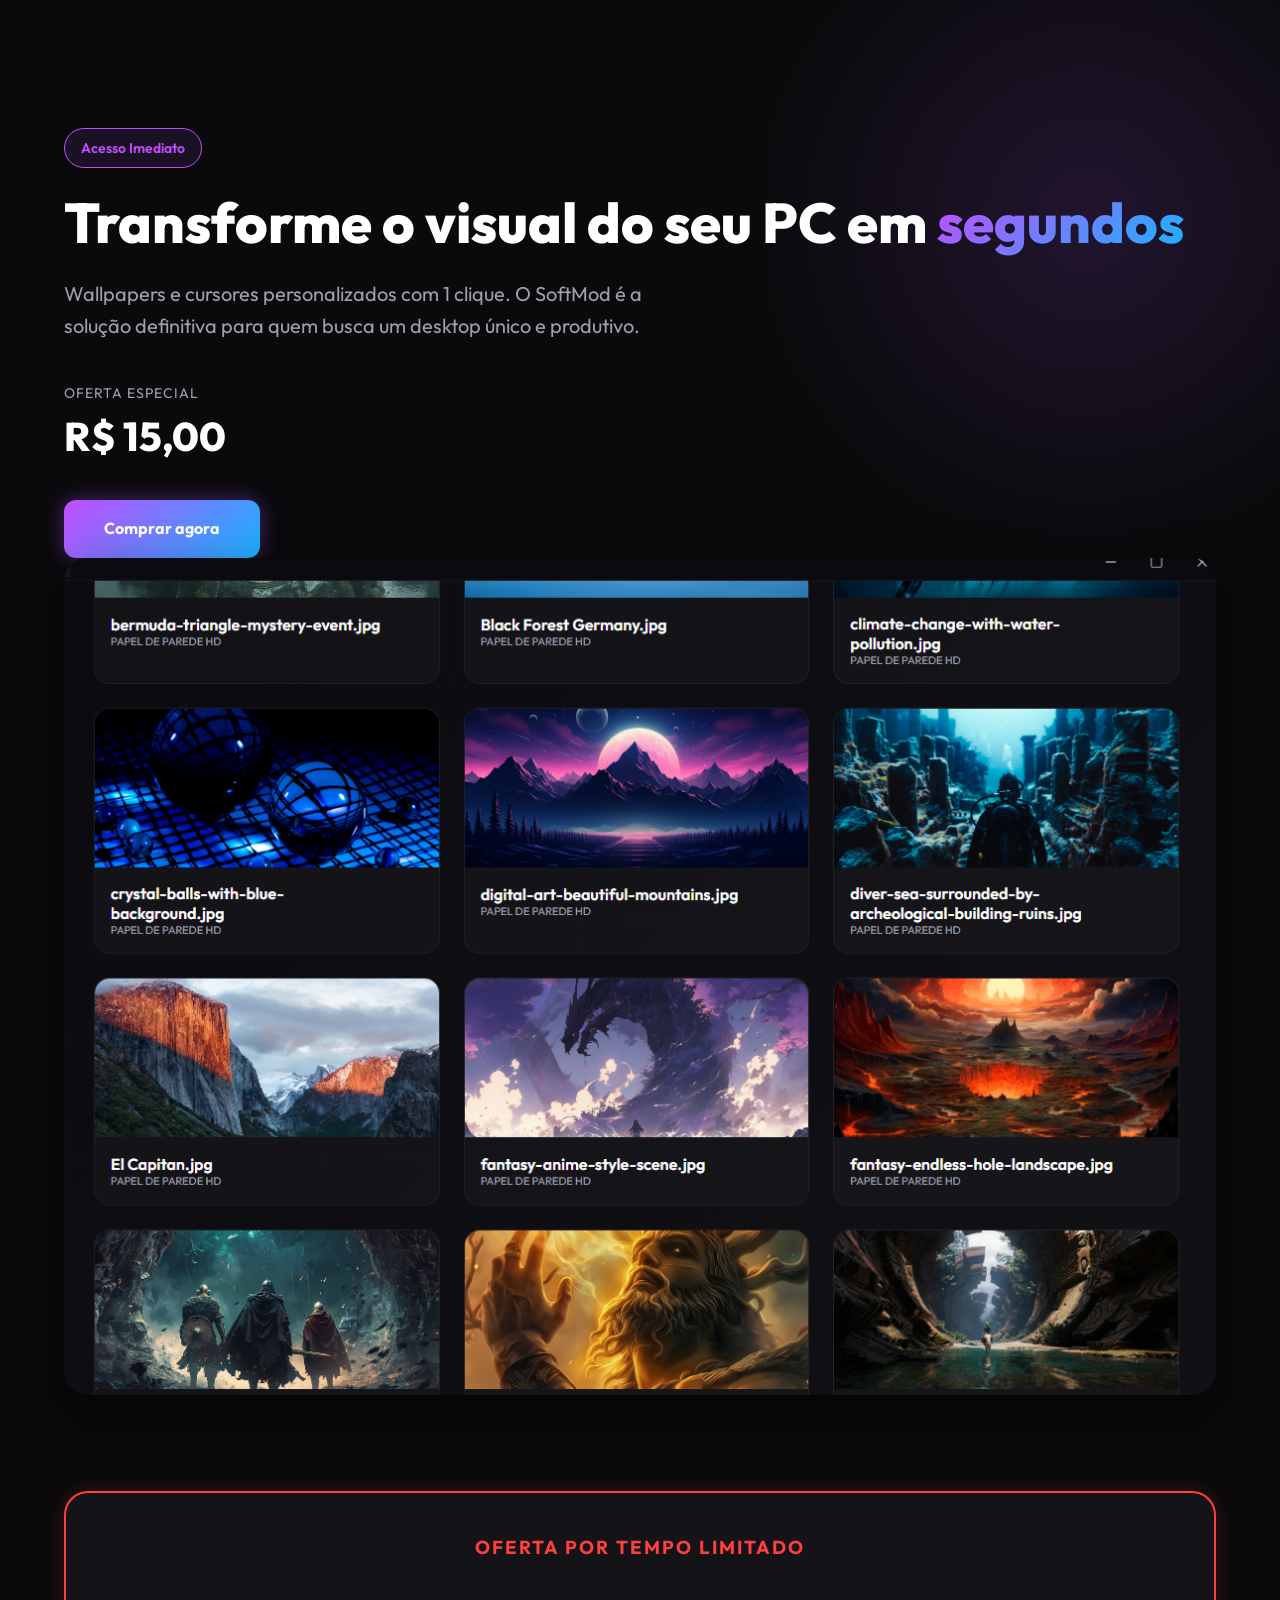
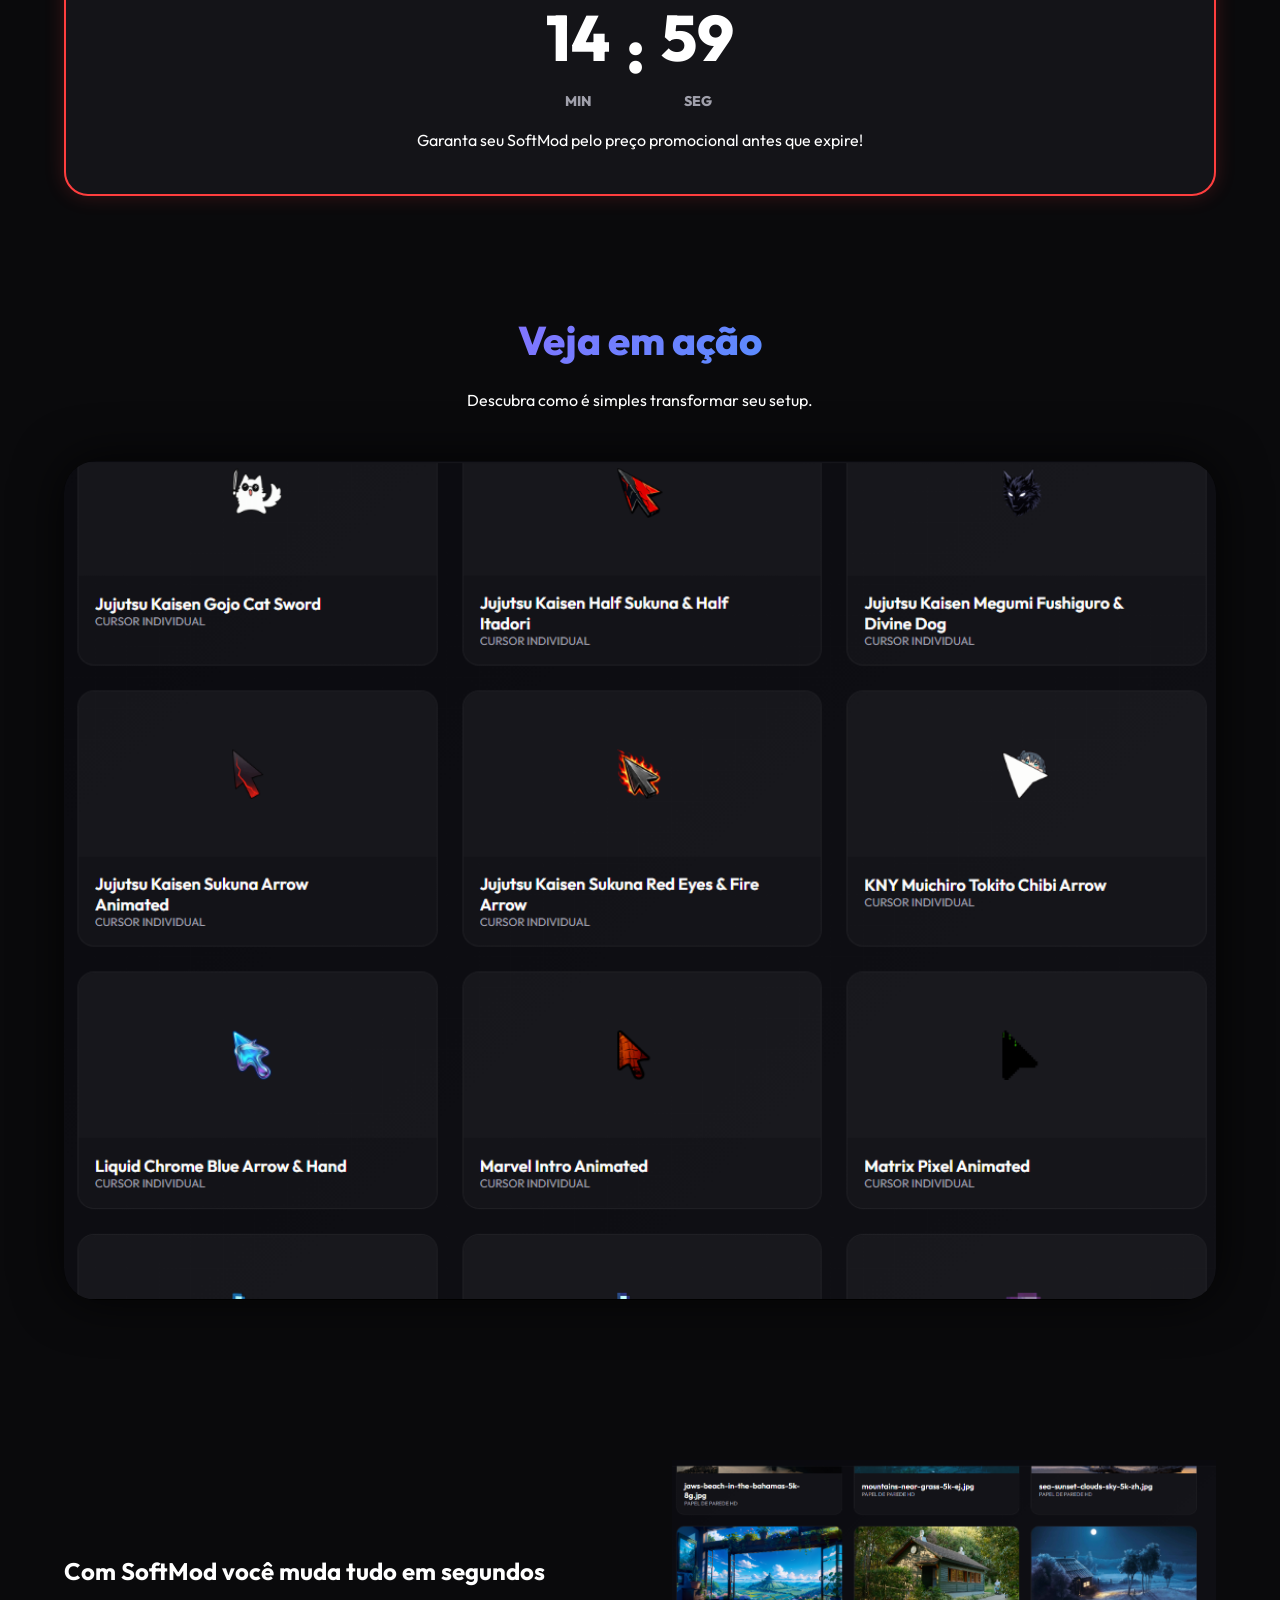
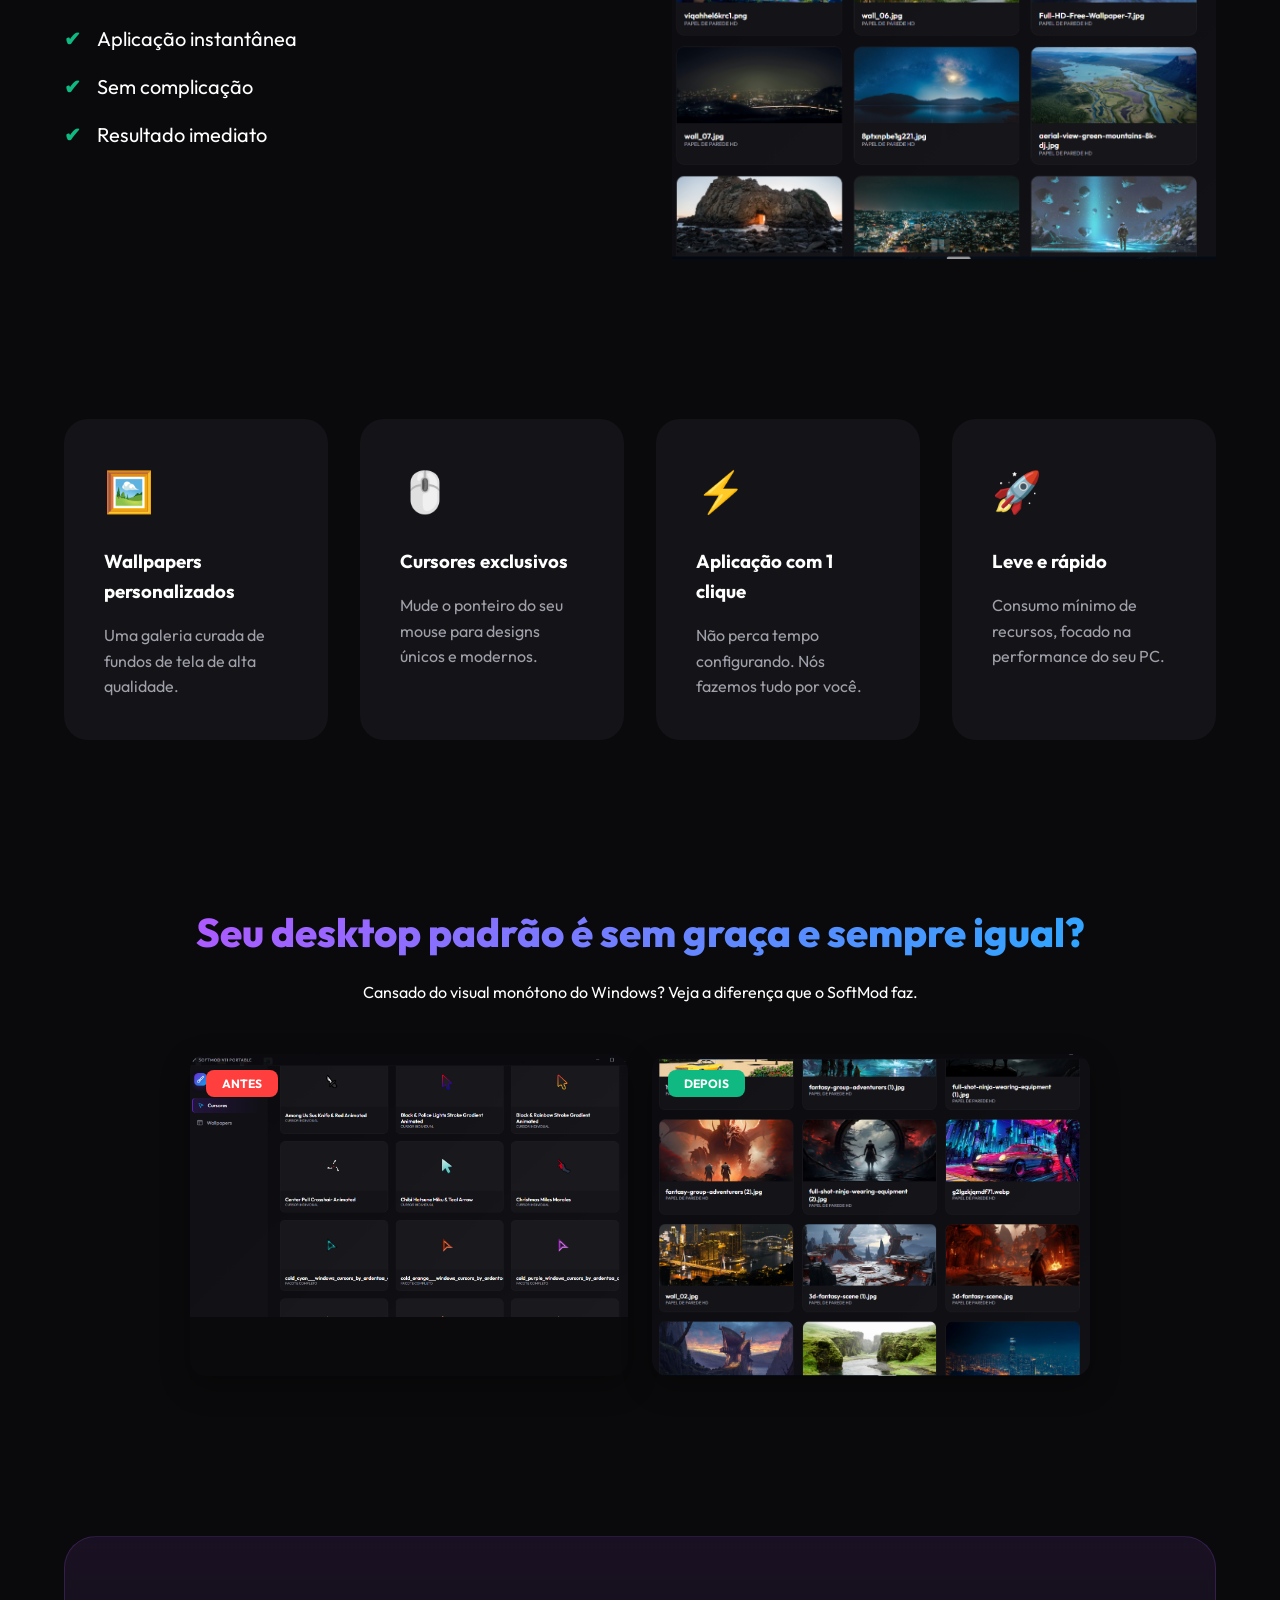
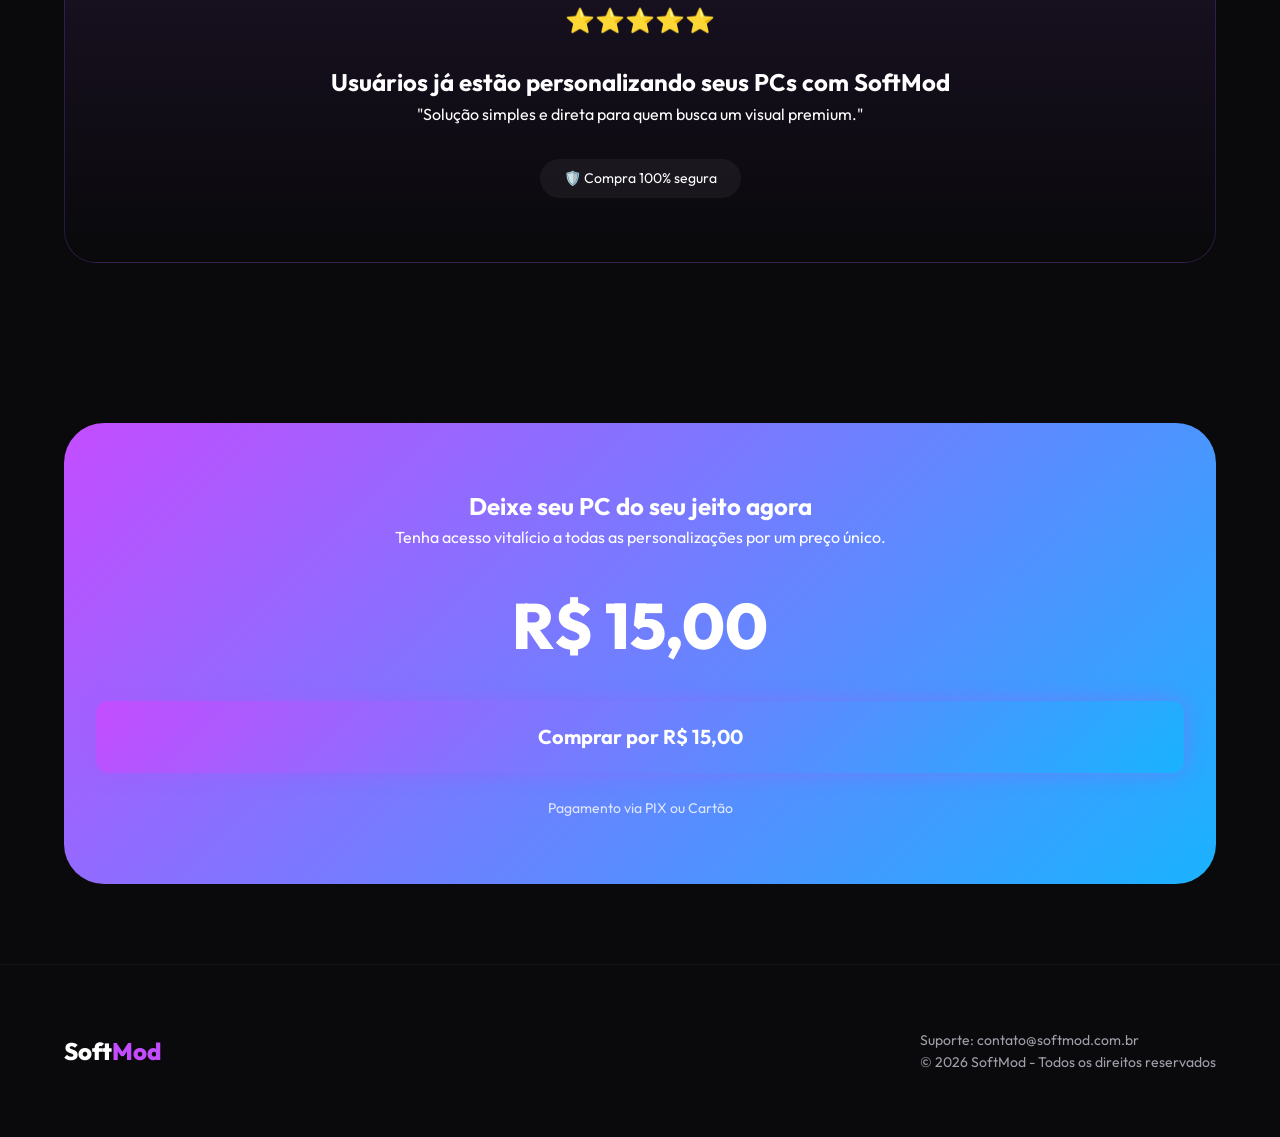
==== index.html @ 3dafce31 "Initial commit: SoftMod Landing Page" ====
<!DOCTYPE html>
<html lang="pt-br">
<head>
    <meta charset="UTF-8">
    <meta name="viewport" content="width=device-width, initial-scale=1.0">
    <title>SoftMod | Transforme seu Desktop</title>
    <meta name="description" content="Personalize seu PC com wallpapers e cursores exclusivos com apenas 1 clique. Rápido, leve e moderno.">
    
    <!-- Fonts -->
    <link rel="preconnect" href="https://fonts.googleapis.com">
    <link rel="preconnect" href="https://fonts.gstatic.com" crossorigin>
    <link href="https://fonts.googleapis.com/css2?family=Outfit:wght@300;400;600;800&display=swap" rel="stylesheet">
    
    <!-- Styles -->
    <link rel="stylesheet" href="style.css">
</head>
<body>
    <div id="app">
        <!-- Hero Section -->
        <header class="hero">
            <div class="container">
                <div class="hero-content reveal">
                    <span class="badge">Acesso Imediato</span>
                    <h1>Transforme o visual do seu PC em <span>segundos</span></h1>
                    <p>Wallpapers e cursores personalizados com 1 clique. O SoftMod é a solução definitiva para quem busca um desktop único e produtivo.</p>
                    
                    <div class="price-highlight">
                        <span class="price-label">Oferta Especial</span>
                        <span class="price-value">R$ 15,00</span>
                    </div>

                    <div class="hero-actions">
                        <a href="#checkout" class="btn btn-primary pulse">Comprar agora</a>
                    </div>
                </div>
                
                <div class="hero-mockup reveal">
                    <img src="assets/img4.png" alt="SoftMod Mockup" class="floating">
                </div>
            </div>
        </header>

        <!-- Urgency Section -->
        <section class="urgency">
            <div class="container">
                <div class="timer-card reveal">
                    <h3>Oferta por tempo limitado</h3>
                    <div id="timer" class="countdown">
                        <div class="timer-part"><span id="minutes">15</span><small>min</small></div>
                        <div class="timer-separator">:</div>
                        <div class="timer-part"><span id="seconds">00</span><small>seg</small></div>
                    </div>
                    <p>Garanta seu SoftMod pelo preço promocional antes que expire!</p>
                </div>
            </div>
        </section>

        <!-- Video Demo Section -->
        <section class="section video-section">
            <div class="container">
                <div class="section-header reveal">
                    <h2>Veja em ação</h2>
                    <p>Descubra como é simples transformar seu setup.</p>
                </div>
                <div class="video-container reveal">
                    <video autoplay muted loop playsinline poster="assets/img3.png">
                        <source src="assets/Video soft.mp4" type="video/mp4">
                        Seu navegador não suporta vídeos.
                    </video>
                </div>
            </div>
        </section>

        <!-- Solution Section -->
        <section class="section solution-section">
            <div class="container">
                <div class="solution-grid">
                    <div class="solution-content reveal">
                        <h2>Com SoftMod você muda tudo em segundos</h2>
                        <ul class="benefits">
                            <li><span class="icon">✔</span> Aplicação instantânea</li>
                            <li><span class="icon">✔</span> Sem complicação</li>
                            <li><span class="icon">✔</span> Resultado imediato</li>
                        </ul>
                    </div>
                    <div class="solution-image reveal">
                        <img src="assets/img6.png" alt="Aplicação fácil">
                    </div>
                </div>
            </div>
        </section>

        <!-- Features Section -->
        <section id="features" class="section features-section">
            <div class="container">
                <div class="features-grid">
                    <div class="feature-card reveal">
                        <div class="icon-box">🖼️</div>
                        <h3>Wallpapers personalizados</h3>
                        <p>Uma galeria curada de fundos de tela de alta qualidade.</p>
                    </div>
                    <div class="feature-card reveal">
                        <div class="icon-box">🖱️</div>
                        <h3>Cursores exclusivos</h3>
                        <p>Mude o ponteiro do seu mouse para designs únicos e modernos.</p>
                    </div>
                    <div class="feature-card reveal">
                        <div class="icon-box">⚡</div>
                        <h3>Aplicação com 1 clique</h3>
                        <p>Não perca tempo configurando. Nós fazemos tudo por você.</p>
                    </div>
                    <div class="feature-card reveal">
                        <div class="icon-box">🚀</div>
                        <h3>Leve e rápido</h3>
                        <p>Consumo mínimo de recursos, focado na performance do seu PC.</p>
                    </div>
                </div>
            </div>
        </section>

        <!-- Photo Gallery Section (Problem) -->
        <section id="problem" class="section">
            <div class="container">
                <div class="section-header reveal">
                    <h2>Seu desktop padrão é sem graça e sempre igual?</h2>
                    <p>Cansado do visual monótono do Windows? Veja a diferença que o SoftMod faz.</p>
                </div>
                
                <div class="comparison-grid reveal">
                    <div class="compare-card">
                        <div class="label red">Antes</div>
                        <img src="assets/imagem1.png" alt="Desktop antes">
                    </div>
                    <div class="compare-card">
                        <div class="label green">Depois</div>
                        <img src="assets/img5.png" alt="Desktop depois com SoftMod">
                    </div>
                </div>
            </div>
        </section>

        <!-- Social Proof Section -->
        <section class="section proof-section">
            <div class="container">
                <div class="proof-card reveal">
                    <div class="trust-icons">⭐⭐⭐⭐⭐</div>
                    <h2>Usuários já estão personalizando seus PCs com SoftMod</h2>
                    <p>"Solução simples e direta para quem busca um visual premium."</p>
                    <div class="trust-badge">
                        🛡️ Compra 100% segura
                    </div>
                </div>
            </div>
        </section>

        <!-- Final CTA Section -->
        <section id="checkout" class="section cta-final">
            <div class="container">
                <div class="cta-box reveal">
                    <h2>Deixe seu PC do seu jeito agora</h2>
                    <p>Tenha acesso vitalício a todas as personalizações por um preço único.</p>
                    <div class="final-price">R$ 15,00</div>
                    <a href="#" class="btn btn-primary btn-large">Comprar por R$ 15,00</a>
                    <p class="payment-methods">Pagamento via PIX ou Cartão</p>
                </div>
            </div>
        </section>

        <!-- Footer -->
        <footer>
            <div class="container">
                <div class="footer-content">
                    <div class="logo">Soft<span>Mod</span></div>
                    <div class="contact">
                        <p>Suporte: contato@softmod.com.br</p>
                        <p>© 2026 SoftMod - Todos os direitos reservados</p>
                    </div>
                </div>
            </div>
        </footer>
    </div>

    <script src="script.js"></script>
</body>
</html>
---- style.css ----
/* Design System */
:root {
    --bg-dark: #0a0a0c;
    --bg-card: #141418;
    --primary: hsl(280, 100%, 65%);
    --secondary: hsl(200, 100%, 55%);
    --accent-red: #ff3e3e;
    --text-main: #ffffff;
    --text-muted: #a0a0ab;
    --gradient-neon: linear-gradient(135deg, var(--primary), var(--secondary));
    --shadow-neon: 0 0 20px rgba(168, 85, 247, 0.4);
    --transition: all 0.3s cubic-bezier(0.4, 0, 0.2, 1);
}

/* Reset & Base */
* {
    margin: 0;
    padding: 0;
    box-sizing: border-box;
}

html {
    scroll-behavior: smooth;
}

body {
    background-color: var(--bg-dark);
    color: var(--text-main);
    font-family: 'Outfit', sans-serif;
    line-height: 1.6;
    overflow-x: hidden;
}

img, video {
    max-width: 100%;
    height: auto;
    display: block;
}

.container {
    width: 100%;
    max-width: 1200px;
    margin: 0 auto;
    padding: 0 1.5rem;
}

.section {
    padding: 5rem 0;
}

.section-header {
    text-align: center;
    margin-bottom: 3rem;
}

.section-header h2 {
    font-size: 2.5rem;
    font-weight: 800;
    margin-bottom: 1rem;
    background: var(--gradient-neon);
    -webkit-background-clip: text;
    -webkit-text-fill-color: transparent;
}

/* Badges & Buttons */
.badge {
    display: inline-block;
    padding: 0.5rem 1rem;
    background: rgba(168, 85, 247, 0.1);
    border: 1px solid var(--primary);
    color: var(--primary);
    border-radius: 2rem;
    font-weight: 600;
    font-size: 0.875rem;
    margin-bottom: 1.5rem;
}

.btn {
    display: inline-block;
    padding: 1rem 2.5rem;
    border-radius: 0.75rem;
    font-weight: 700;
    text-decoration: none;
    text-align: center;
    cursor: pointer;
    transition: var(--transition);
}

.btn-primary {
    background: var(--gradient-neon);
    color: white;
    box-shadow: var(--shadow-neon);
}

.btn-primary:hover {
    transform: translateY(-3px);
    box-shadow: 0 0 30px rgba(168, 85, 247, 0.6);
}

.btn-large {
    font-size: 1.25rem;
    padding: 1.25rem 3rem;
    width: 100%;
}

/* Hero Section */
.hero {
    min-height: 100vh;
    display: flex;
    align-items: center;
    padding: 8rem 0 4rem;
    position: relative;
    overflow: hidden;
}

.hero::before {
    content: '';
    position: absolute;
    top: -10%;
    right: -10%;
    width: 50%;
    height: 50%;
    background: radial-gradient(circle, rgba(168, 85, 247, 0.15) 0%, transparent 70%);
    z-index: -1;
}

.hero h1 {
    font-size: 3.5rem;
    font-weight: 800;
    line-height: 1.1;
    margin-bottom: 1.5rem;
}

.hero h1 span {
    background: var(--gradient-neon);
    -webkit-background-clip: text;
    -webkit-text-fill-color: transparent;
}

.hero p {
    font-size: 1.25rem;
    color: var(--text-muted);
    margin-bottom: 2.5rem;
    max-width: 600px;
}

.price-highlight {
    margin-bottom: 2rem;
    display: flex;
    flex-direction: column;
}

.price-label {
    font-size: 0.875rem;
    color: var(--text-muted);
    text-transform: uppercase;
    letter-spacing: 1px;
}

.price-value {
    font-size: 2.5rem;
    font-weight: 800;
    color: #fff;
}

.hero-mockup img {
    border-radius: 1.5rem;
    box-shadow: 0 20px 50px rgba(0,0,0,0.5);
}

/* Urgency Section */
.urgency {
    padding: 2rem 0;
}

.timer-card {
    background: var(--bg-card);
    border: 2px solid var(--accent-red);
    padding: 2.5rem;
    border-radius: 1.5rem;
    text-align: center;
    box-shadow: 0 0 20px rgba(255, 62, 62, 0.2);
}

.timer-card h3 {
    text-transform: uppercase;
    letter-spacing: 2px;
    color: var(--accent-red);
    margin-bottom: 1.5rem;
}

.countdown {
    display: flex;
    justify-content: center;
    align-items: center;
    gap: 1rem;
    font-size: 4rem;
    font-weight: 800;
    margin-bottom: 1rem;
}

.timer-part {
    display: flex;
    flex-direction: column;
    align-items: center;
}

.timer-part small {
    font-size: 0.875rem;
    color: var(--text-muted);
    text-transform: uppercase;
}

/* Comparison Section */
.comparison-grid {
    display: grid;
    grid-template-columns: 1fr 1fr;
    gap: 1.5rem;
    max-width: 900px;
    margin: 0 auto;
}

.compare-card {
    position: relative;
    border-radius: 1rem;
    overflow: hidden;
    box-shadow: 0 10px 30px rgba(0,0,0,0.3);
}

.compare-card img {
    width: 100%;
    height: auto;
    object-fit: cover;
}

.compare-card .label {
    position: absolute;
    top: 1rem;
    left: 1rem;
    padding: 0.25rem 1rem;
    border-radius: 0.5rem;
    font-weight: 700;
    font-size: 0.75rem;
    text-transform: uppercase;
}

.label.red { background: #ff3e3e; }
.label.green { background: #10b981; }

/* Solution Section */
.solution-grid {
    display: grid;
    grid-template-columns: 1fr 1fr;
    gap: 4rem;
    align-items: center;
}

.benefits {
    list-style: none;
    margin-top: 2rem;
}

.benefits li {
    font-size: 1.25rem;
    margin-bottom: 1rem;
    display: flex;
    align-items: center;
    gap: 1rem;
}

.benefits .icon {
    color: #10b981;
    font-weight: 800;
}

/* Features Grid */
.features-grid {
    display: grid;
    grid-template-columns: repeat(auto-fit, minmax(250px, 1fr));
    gap: 2rem;
}

.feature-card {
    background: var(--bg-card);
    padding: 2.5rem;
    border-radius: 1.5rem;
    transition: var(--transition);
}

.feature-card:hover {
    transform: translateY(-10px);
    background: rgba(255,255,255,0.05);
}

.feature-card .icon-box {
    font-size: 2.5rem;
    margin-bottom: 1.5rem;
}

.feature-card h3 {
    margin-bottom: 1rem;
}

.feature-card p {
    color: var(--text-muted);
}

/* Video Section */
.video-container {
    border-radius: 2rem;
    overflow: hidden;
    box-shadow: 0 0 50px rgba(0,0,0,0.8);
    background: #000;
}

.video-container video {
    width: 100%;
    display: block;
}

/* Proof Section */
.proof-card {
    background: linear-gradient(rgba(168, 85, 247, 0.1), transparent);
    padding: 4rem 2rem;
    border-radius: 2rem;
    text-align: center;
    border: 1px solid rgba(168, 85, 247, 0.2);
}

.trust-icons {
    color: #fbbf24;
    font-size: 1.5rem;
    margin-bottom: 1.5rem;
}

.trust-badge {
    margin-top: 2rem;
    display: inline-block;
    padding: 0.5rem 1.5rem;
    background: rgba(255,255,255,0.05);
    border-radius: 2rem;
    font-size: 0.875rem;
}

/* Final CTA */
.cta-box {
    background: var(--gradient-neon);
    padding: 4rem 2rem;
    border-radius: 2.5rem;
    text-align: center;
    color: #fff;
}

.final-price {
    font-size: 4rem;
    font-weight: 800;
    margin: 1.5rem 0;
}

.payment-methods {
    margin-top: 1.5rem;
    font-size: 0.875rem;
    opacity: 0.8;
}

/* Footer */
footer {
    padding: 4rem 0;
    border-top: 1px solid rgba(255,255,255,0.05);
}

.footer-content {
    display: flex;
    justify-content: space-between;
    align-items: center;
}

.logo {
    font-size: 1.5rem;
    font-weight: 800;
}

.logo span {
    color: var(--primary);
}

.contact p {
    color: var(--text-muted);
    font-size: 0.875rem;
}

/* Animations */
@keyframes float {
    0% { transform: translateY(0); }
    50% { transform: translateY(-20px); }
    100% { transform: translateY(0); }
}

.floating {
    animation: float 6s ease-in-out infinite;
}

@keyframes pulse {
    0% { transform: scale(1); }
    50% { transform: scale(1.05); }
    100% { transform: scale(1); }
}

.pulse {
    animation: pulse 2s infinite;
}

.reveal {
    opacity: 0;
    transform: translateY(30px);
    transition: all 0.8s ease-out;
}

.reveal.active {
    opacity: 1;
    transform: translateY(0);
}

/* Responsive */
@media (max-width: 992px) {
    .hero {
        flex-direction: column;
        text-align: center;
        padding-top: 6rem;
    }
    
    .hero h1 { font-size: 2.75rem; }
    
    .hero p { margin: 0 auto 2.5rem; }
    
    .hero-mockup { margin-top: 3rem; }
    
    .solution-grid {
        grid-template-columns: 1fr;
        text-align: center;
    }
    
    .benefits li { justify-content: center; }
}

@media (max-width: 768px) {
    .comparison-grid {
        grid-template-columns: 1fr;
    }
    
    .countdown { font-size: 3rem; }
    
    .section-header h2 { font-size: 2rem; }
    
    .final-price { font-size: 3rem; }
    
    .footer-content {
        flex-direction: column;
        gap: 2rem;
        text-align: center;
    }
}
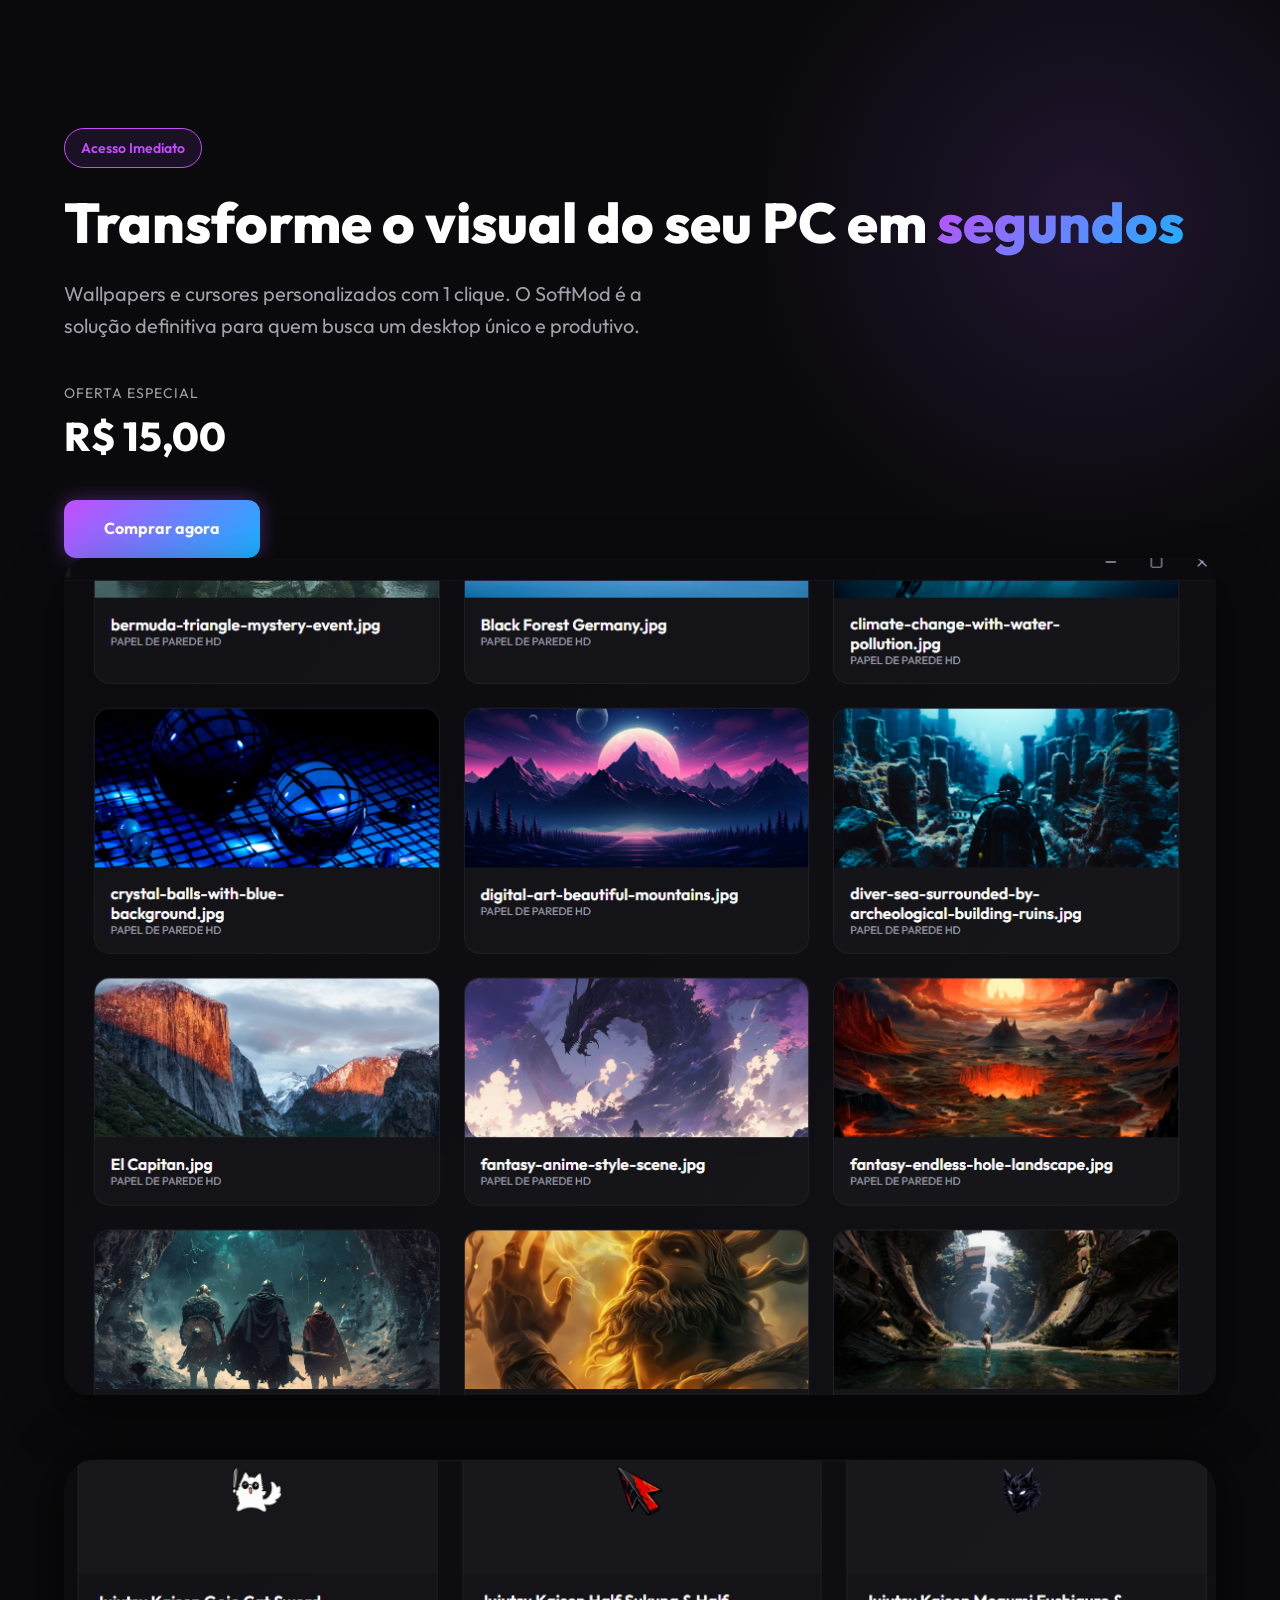
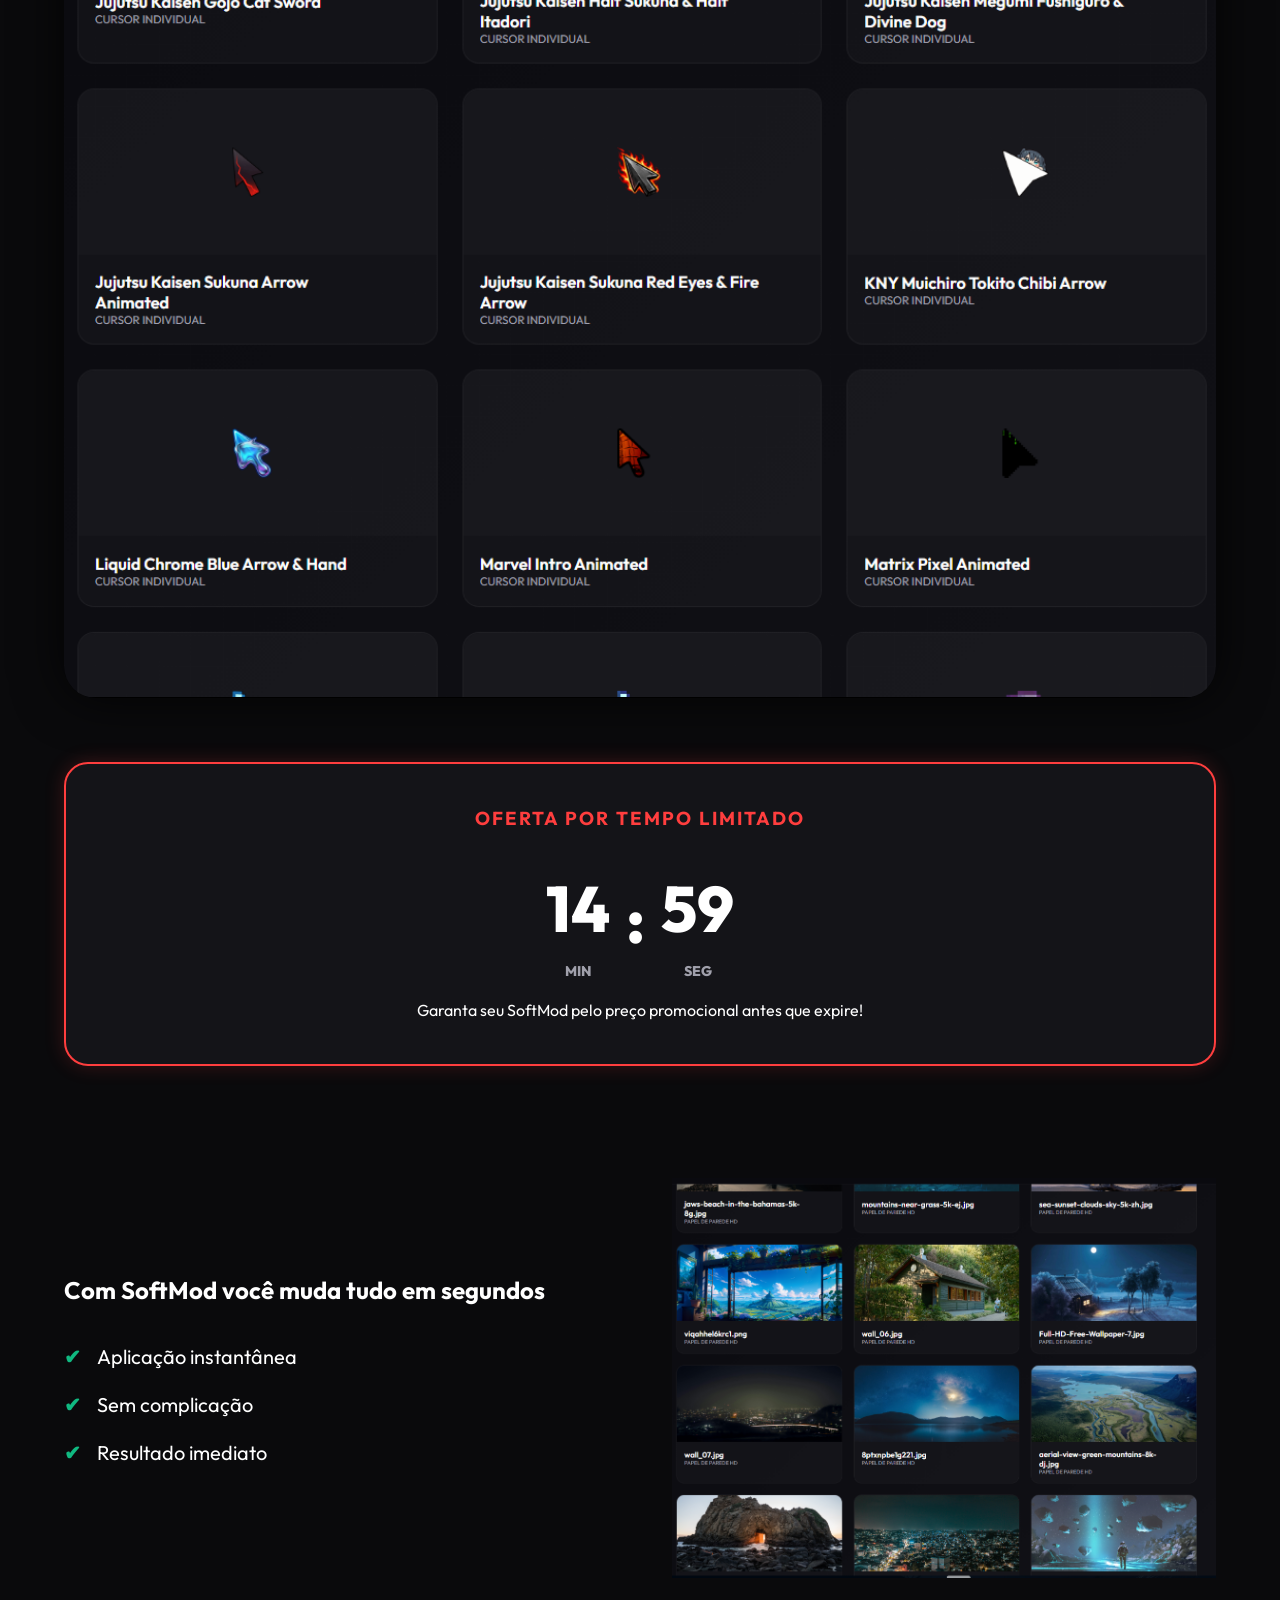
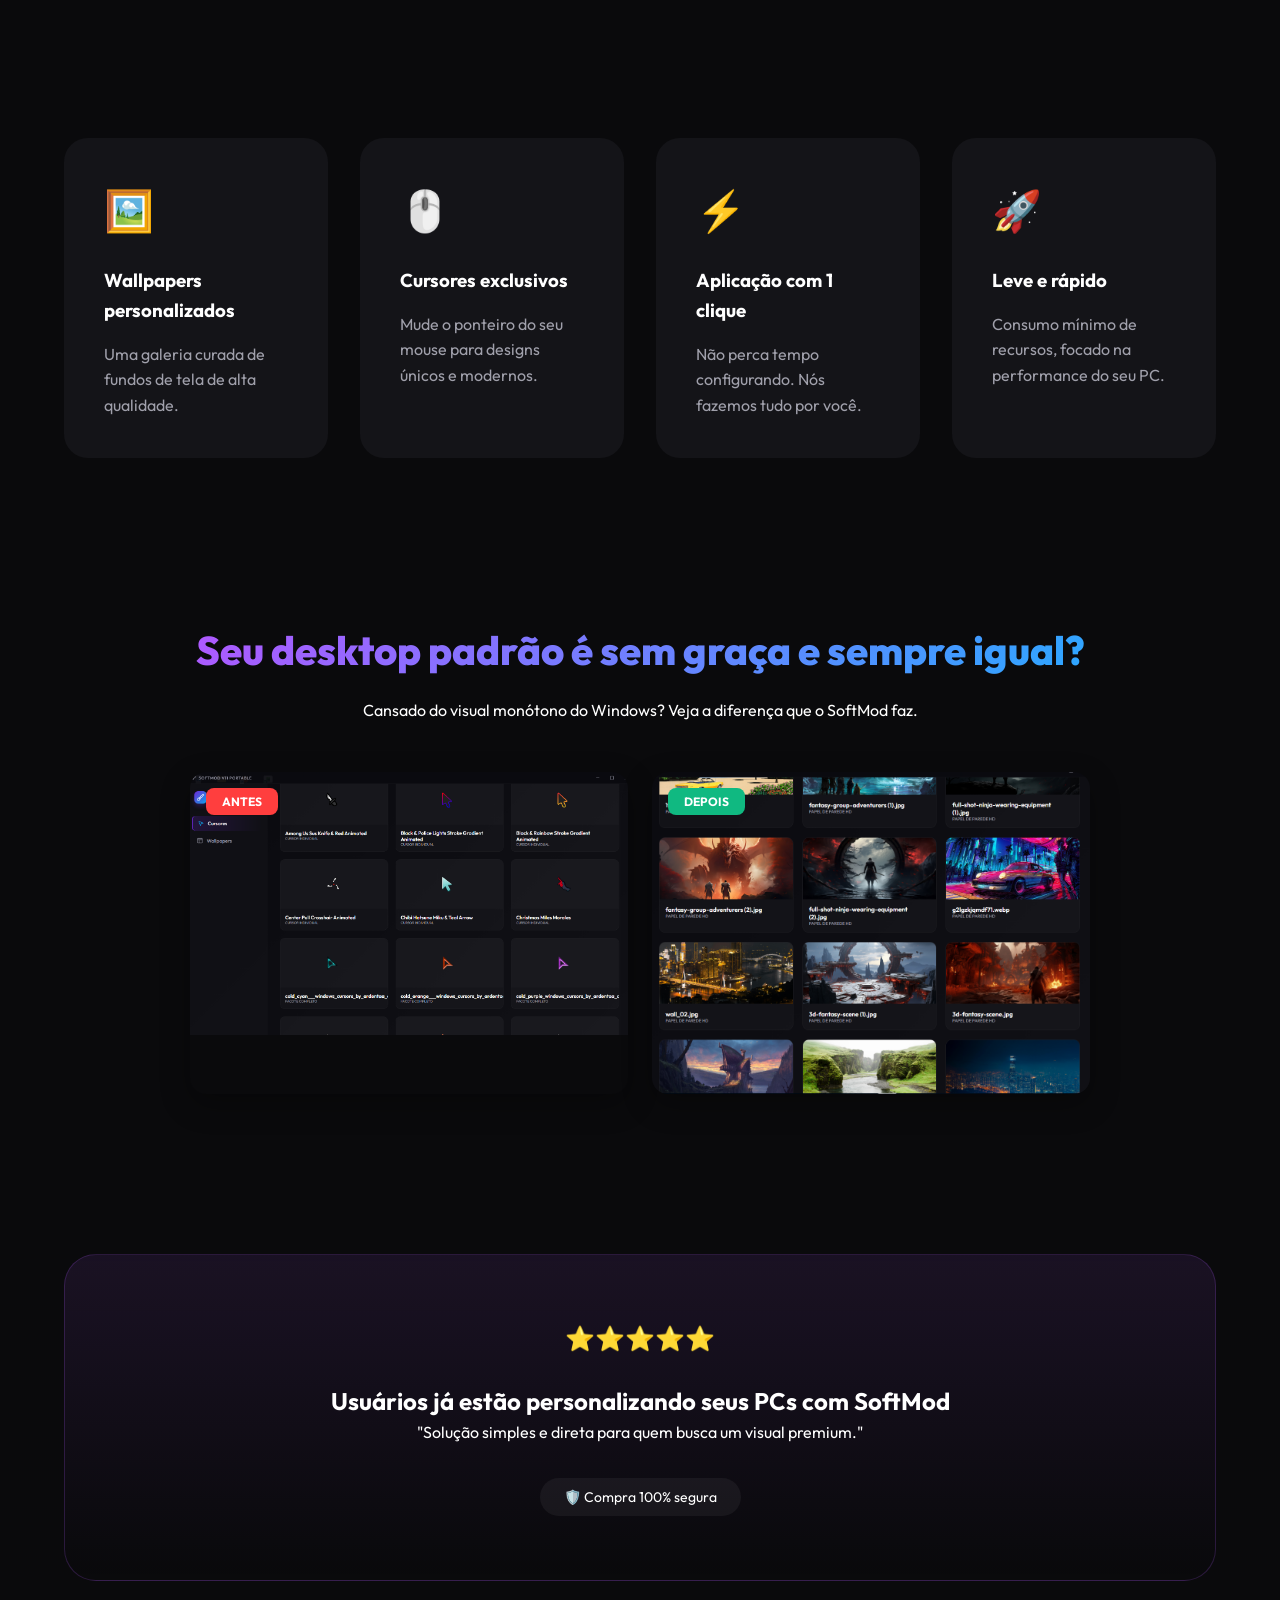
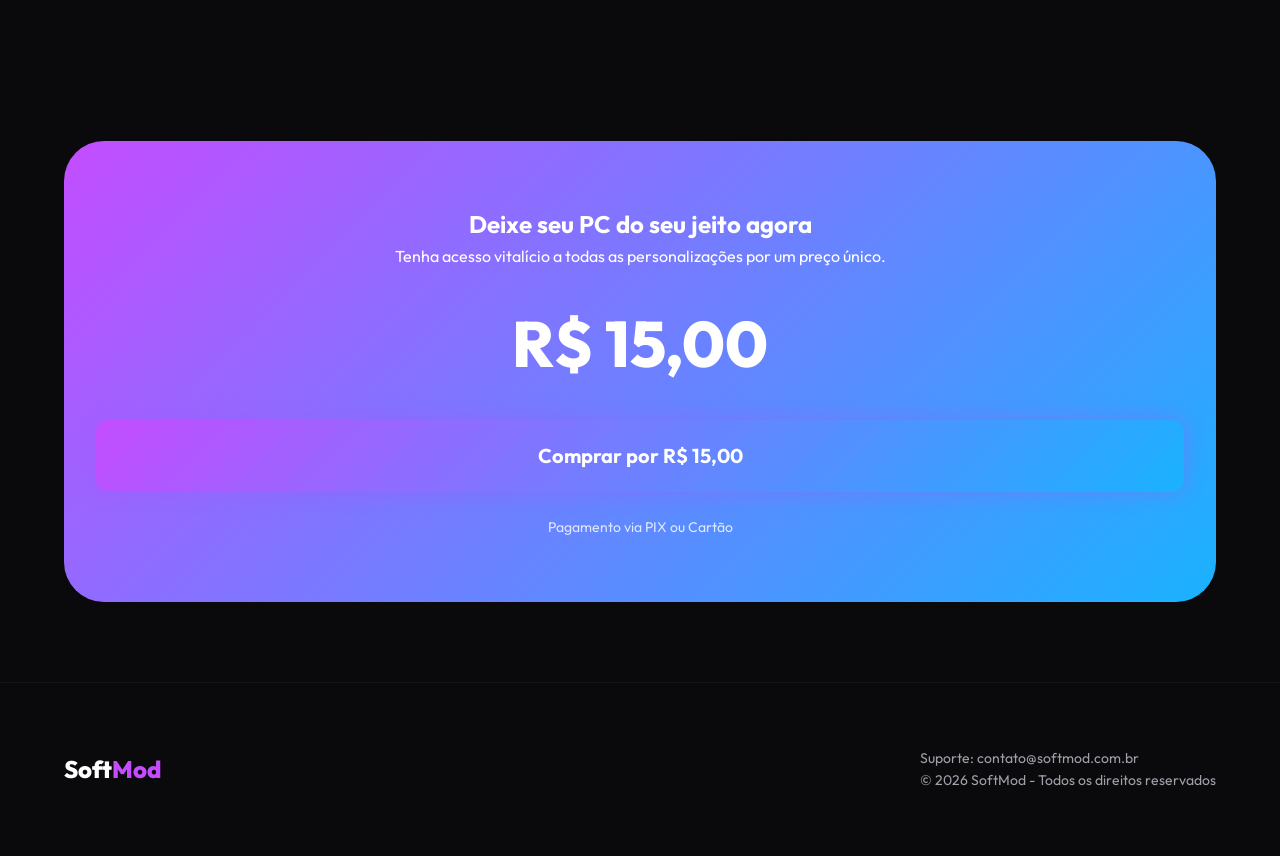
==== commit d2e8732d: "Move video up, adjust images, add kiwify checkout link" ====
--- a/index.html
+++ b/index.html
@@ -30,7 +30,7 @@
                     </div>
 
                     <div class="hero-actions">
-                        <a href="#checkout" class="btn btn-primary pulse">Comprar agora</a>
+                        <a href="https://pay.kiwify.com.br/mXoS8fc" target="_blank" class="btn btn-primary pulse">Comprar agora</a>
                     </div>
                 </div>
                 
@@ -39,6 +39,18 @@
                 </div>
             </div>
         </header>
+
+        <!-- Video Demo Section -->
+        <section class="section video-section" style="padding-top: 0; padding-bottom: 2rem;">
+            <div class="container">
+                <div class="video-container reveal">
+                    <video autoplay muted loop playsinline poster="assets/img3.png" style="width: 100%; border-radius: 1rem; box-shadow: 0 10px 30px rgba(0,0,0,0.5);">
+                        <source src="assets/Video soft.mp4" type="video/mp4">
+                        Seu navegador não suporta vídeos.
+                    </video>
+                </div>
+            </div>
+        </section>
 
         <!-- Urgency Section -->
         <section class="urgency">
@@ -51,22 +63,6 @@
                         <div class="timer-part"><span id="seconds">00</span><small>seg</small></div>
                     </div>
                     <p>Garanta seu SoftMod pelo preço promocional antes que expire!</p>
-                </div>
-            </div>
-        </section>
-
-        <!-- Video Demo Section -->
-        <section class="section video-section">
-            <div class="container">
-                <div class="section-header reveal">
-                    <h2>Veja em ação</h2>
-                    <p>Descubra como é simples transformar seu setup.</p>
-                </div>
-                <div class="video-container reveal">
-                    <video autoplay muted loop playsinline poster="assets/img3.png">
-                        <source src="assets/Video soft.mp4" type="video/mp4">
-                        Seu navegador não suporta vídeos.
-                    </video>
                 </div>
             </div>
         </section>
@@ -160,7 +156,7 @@
                     <h2>Deixe seu PC do seu jeito agora</h2>
                     <p>Tenha acesso vitalício a todas as personalizações por um preço único.</p>
                     <div class="final-price">R$ 15,00</div>
-                    <a href="#" class="btn btn-primary btn-large">Comprar por R$ 15,00</a>
+                    <a href="https://pay.kiwify.com.br/mXoS8fc" target="_blank" class="btn btn-primary btn-large">Comprar por R$ 15,00</a>
                     <p class="payment-methods">Pagamento via PIX ou Cartão</p>
                 </div>
             </div>
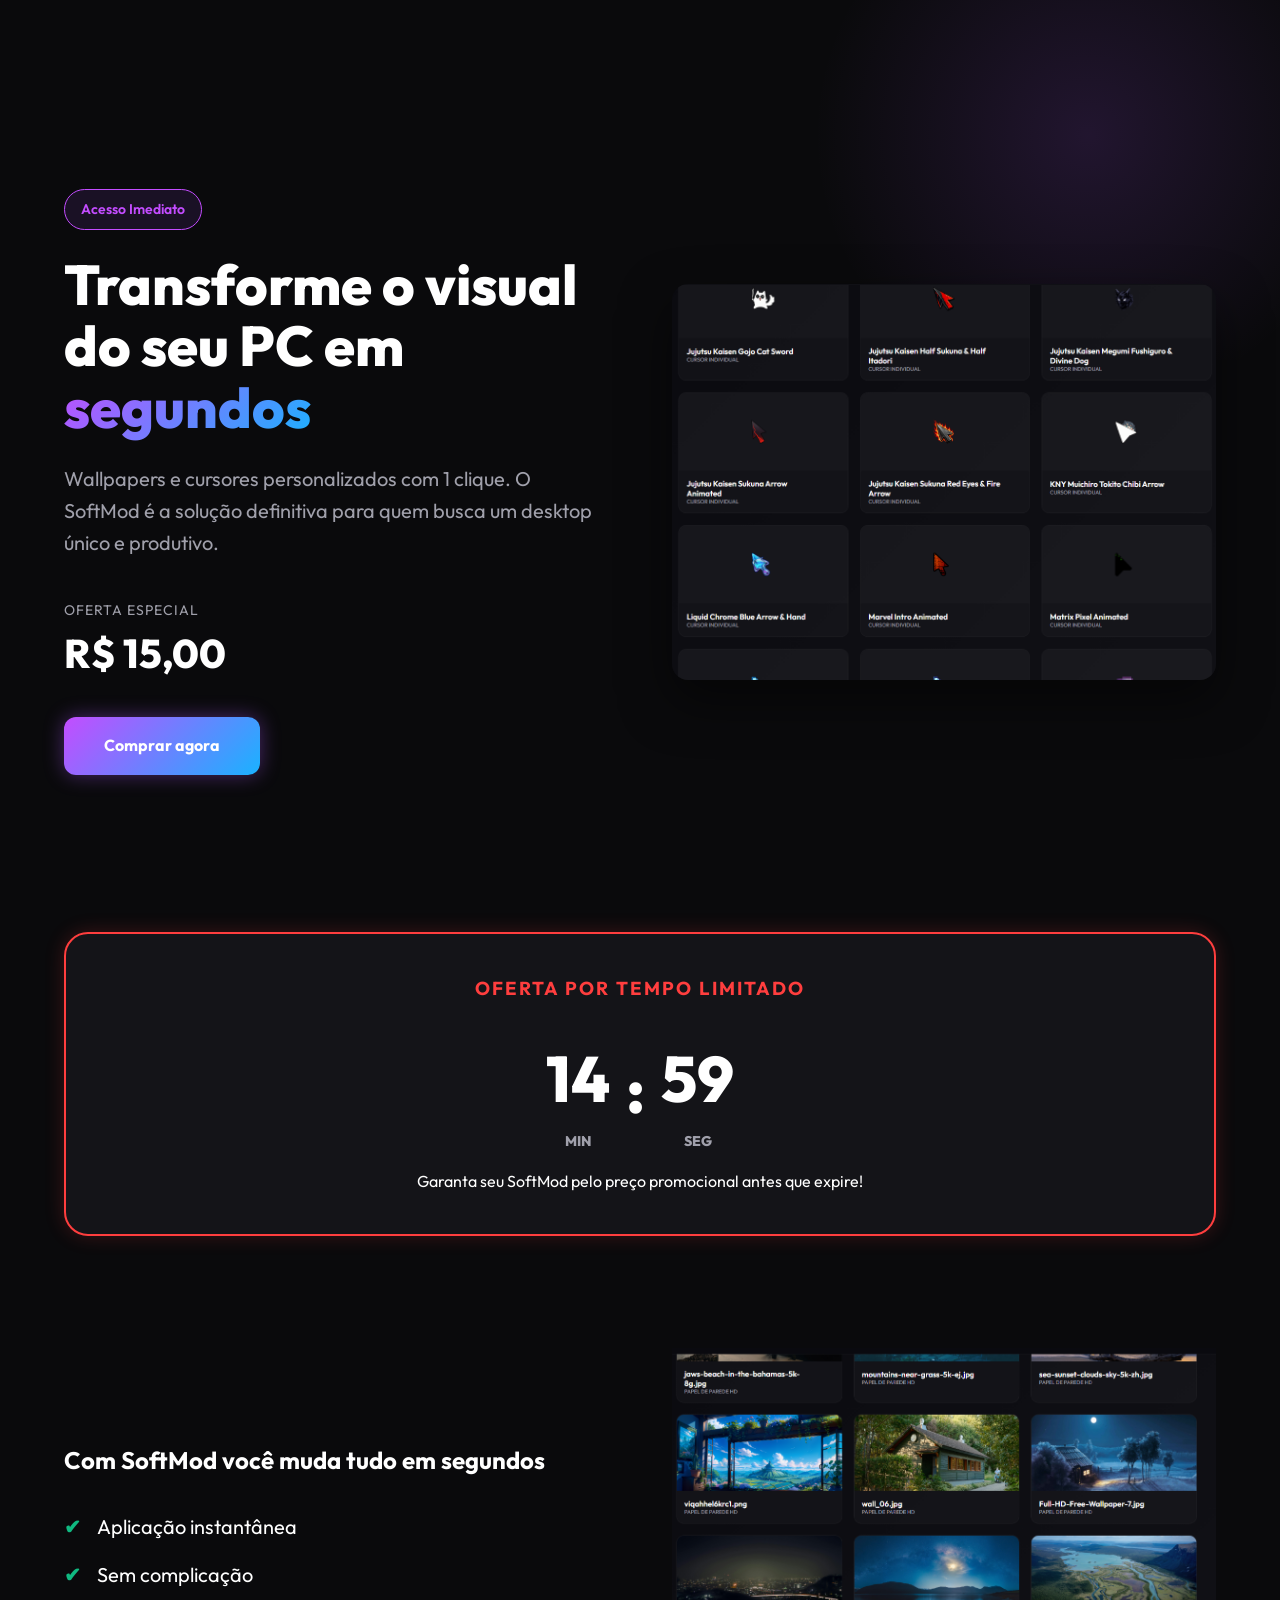
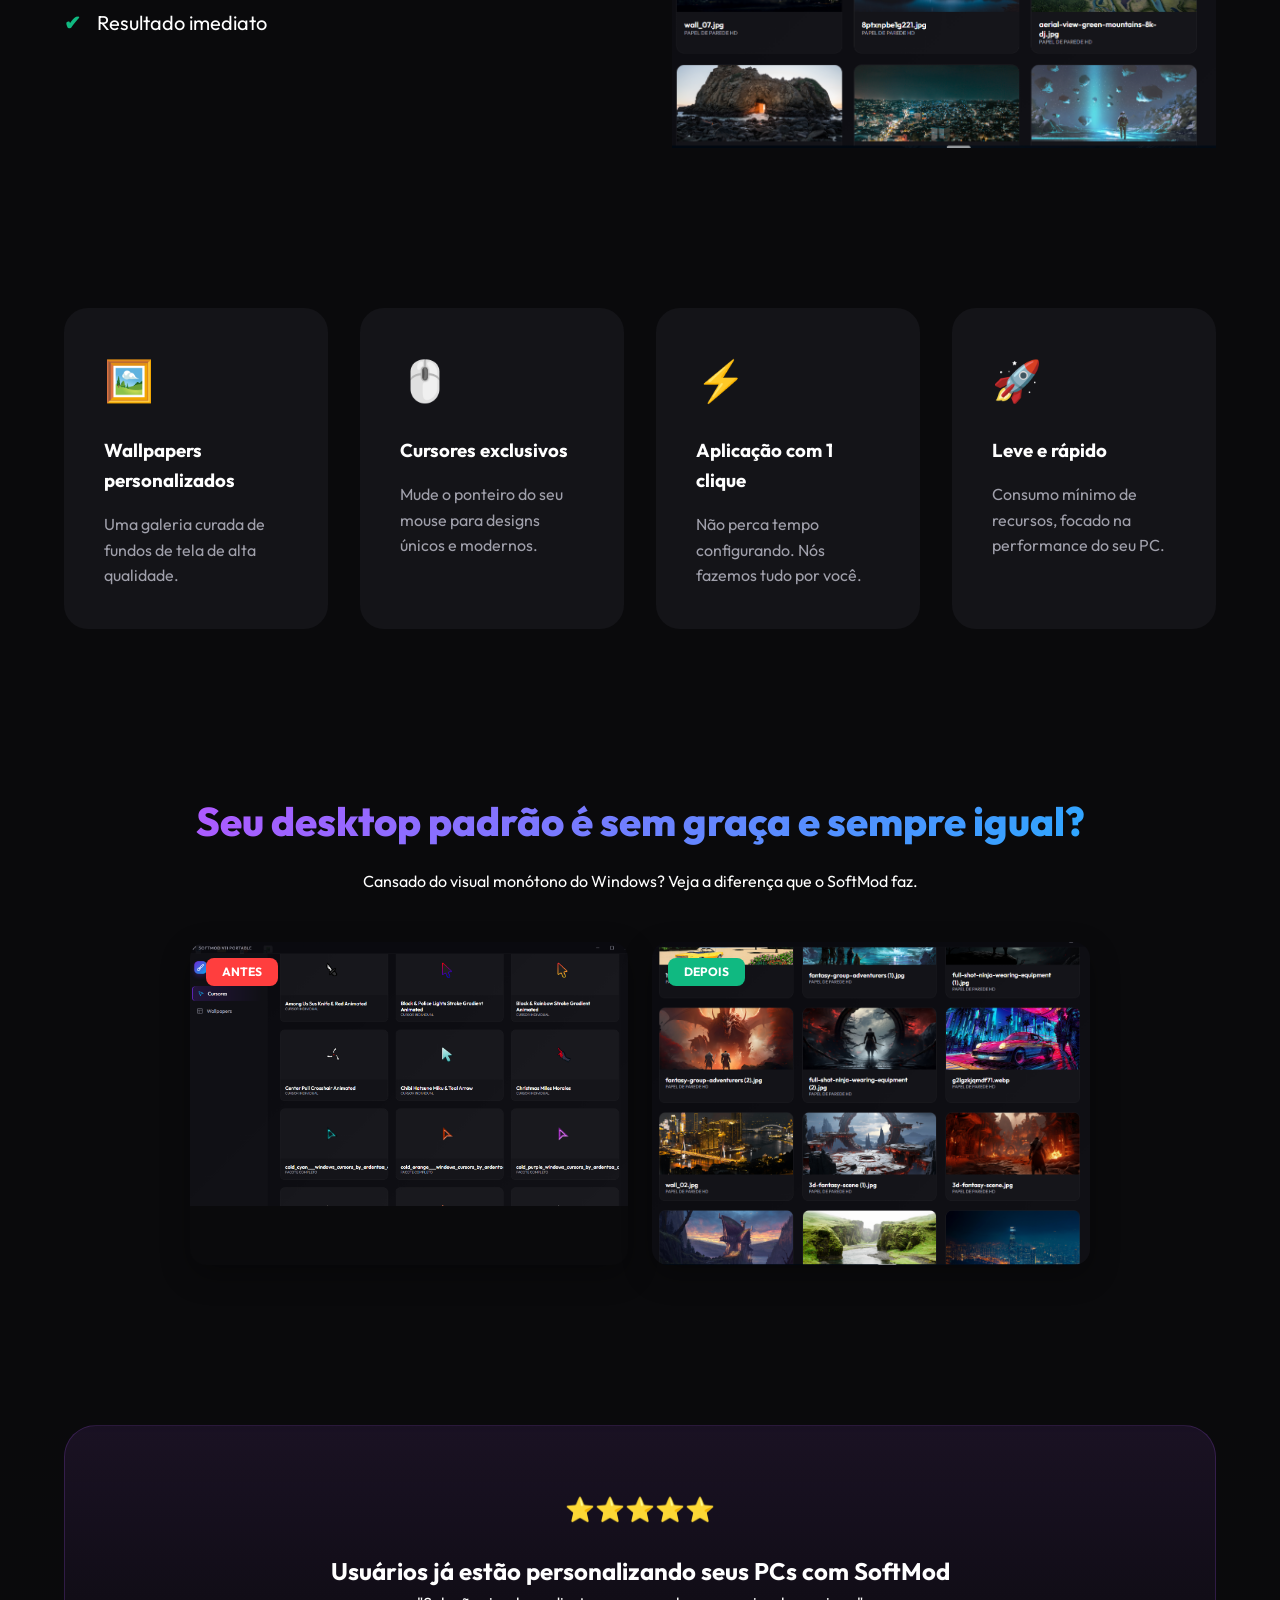
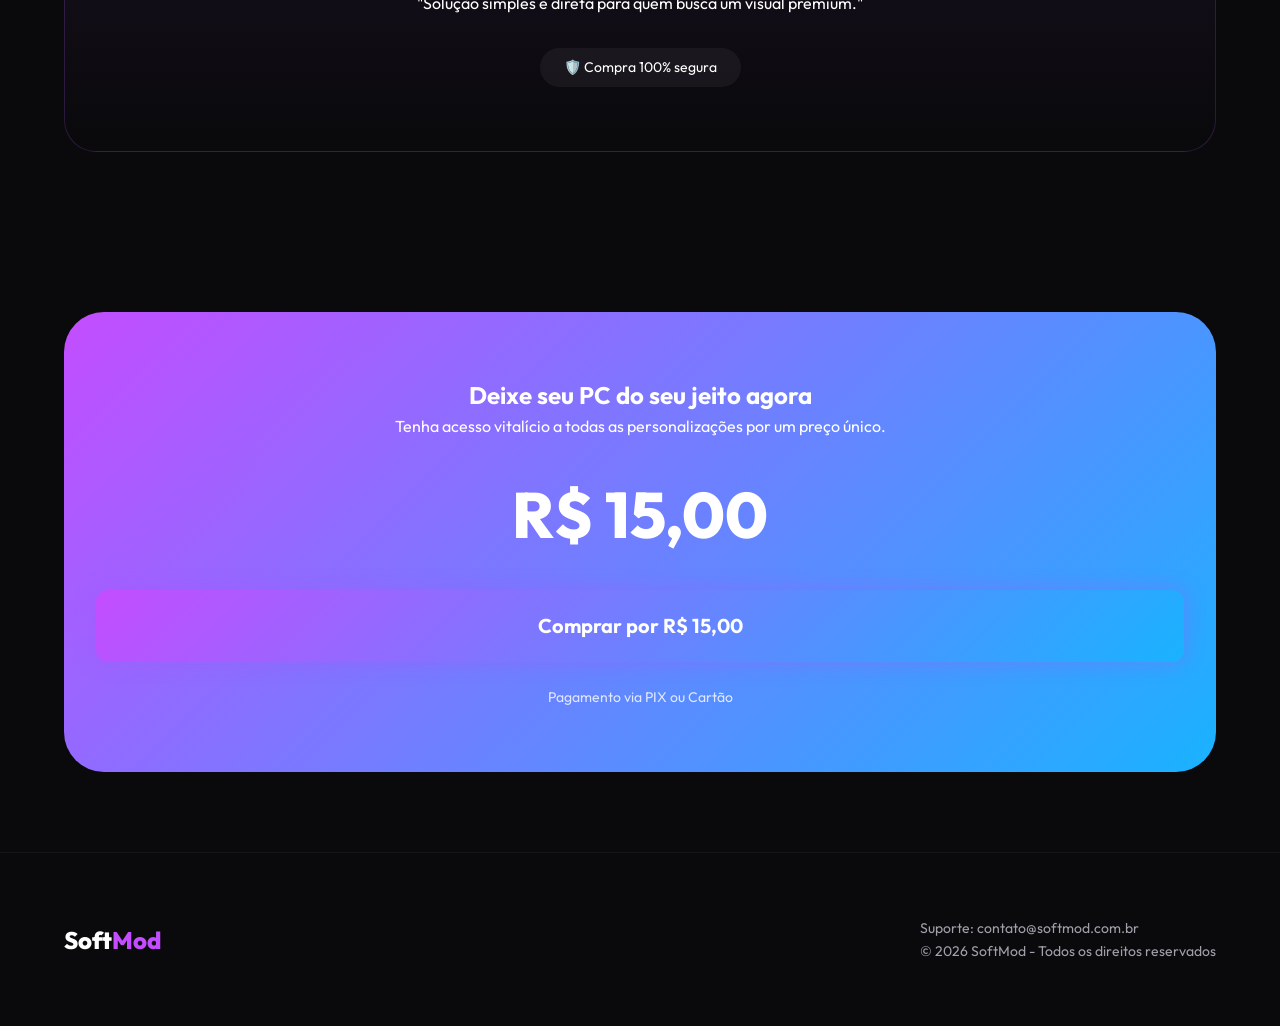
==== commit 801d4592: "Replace hero mockup with video and fix overlap layout" ====
--- a/index.html
+++ b/index.html
@@ -34,23 +34,14 @@
                     </div>
                 </div>
                 
-                <div class="hero-mockup reveal">
-                    <img src="assets/img4.png" alt="SoftMod Mockup" class="floating">
-                </div>
-            </div>
-        </header>
-
-        <!-- Video Demo Section -->
-        <section class="section video-section" style="padding-top: 0; padding-bottom: 2rem;">
-            <div class="container">
-                <div class="video-container reveal">
-                    <video autoplay muted loop playsinline poster="assets/img3.png" style="width: 100%; border-radius: 1rem; box-shadow: 0 10px 30px rgba(0,0,0,0.5);">
+                <div class="hero-video reveal" style="flex: 1; min-width: 300px;">
+                    <video autoplay muted loop playsinline poster="assets/img3.png" style="width: 100%; border-radius: 1rem; box-shadow: 0 20px 50px rgba(0,0,0,0.5);">
                         <source src="assets/Video soft.mp4" type="video/mp4">
                         Seu navegador não suporta vídeos.
                     </video>
                 </div>
             </div>
-        </section>
+        </header>
 
         <!-- Urgency Section -->
         <section class="urgency">
--- a/style.css
+++ b/style.css
@@ -113,6 +113,25 @@
     overflow: hidden;
 }
 
+.hero .container {
+    display: flex;
+    align-items: center;
+    gap: 4rem;
+    flex-wrap: wrap;
+}
+
+.hero-content {
+    flex: 1;
+    min-width: 300px;
+    z-index: 2;
+}
+
+.hero-video {
+    flex: 1;
+    min-width: 300px;
+    z-index: 1;
+}
+
 .hero::before {
     content: '';
     position: absolute;
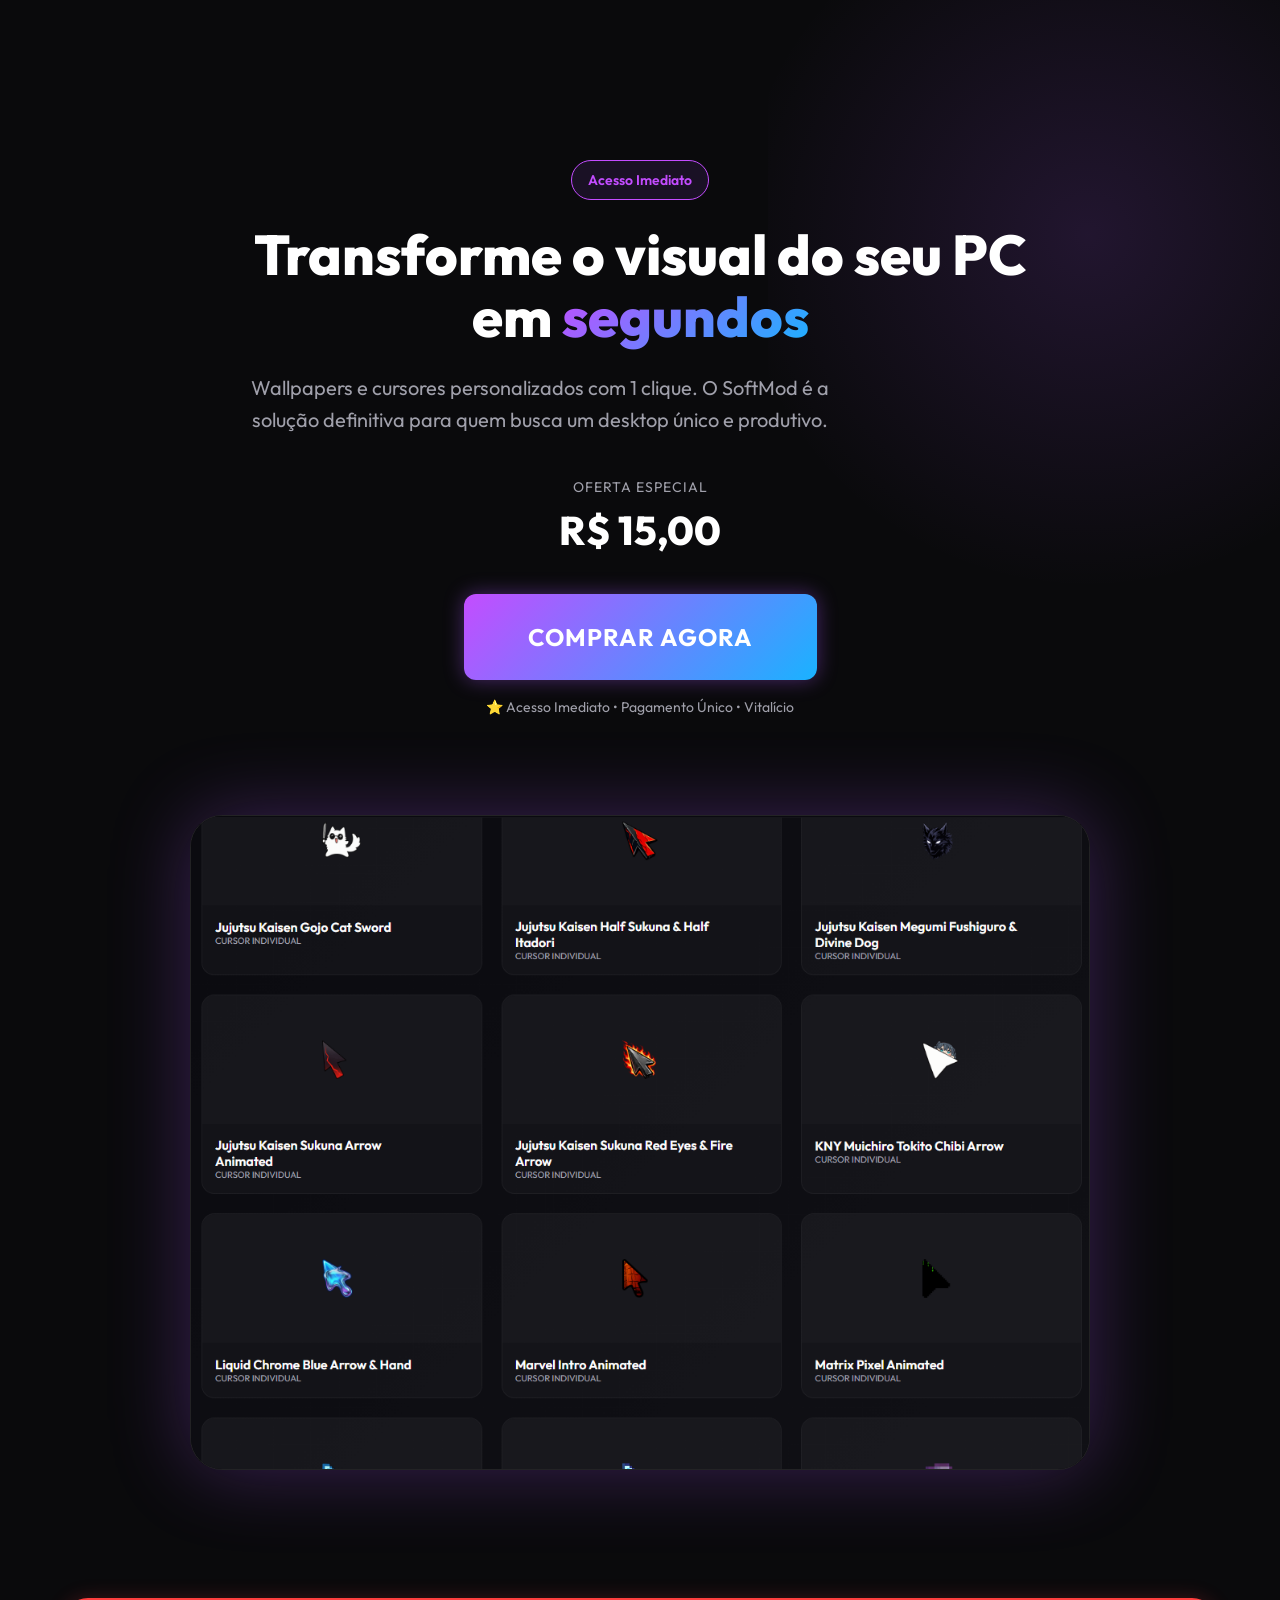
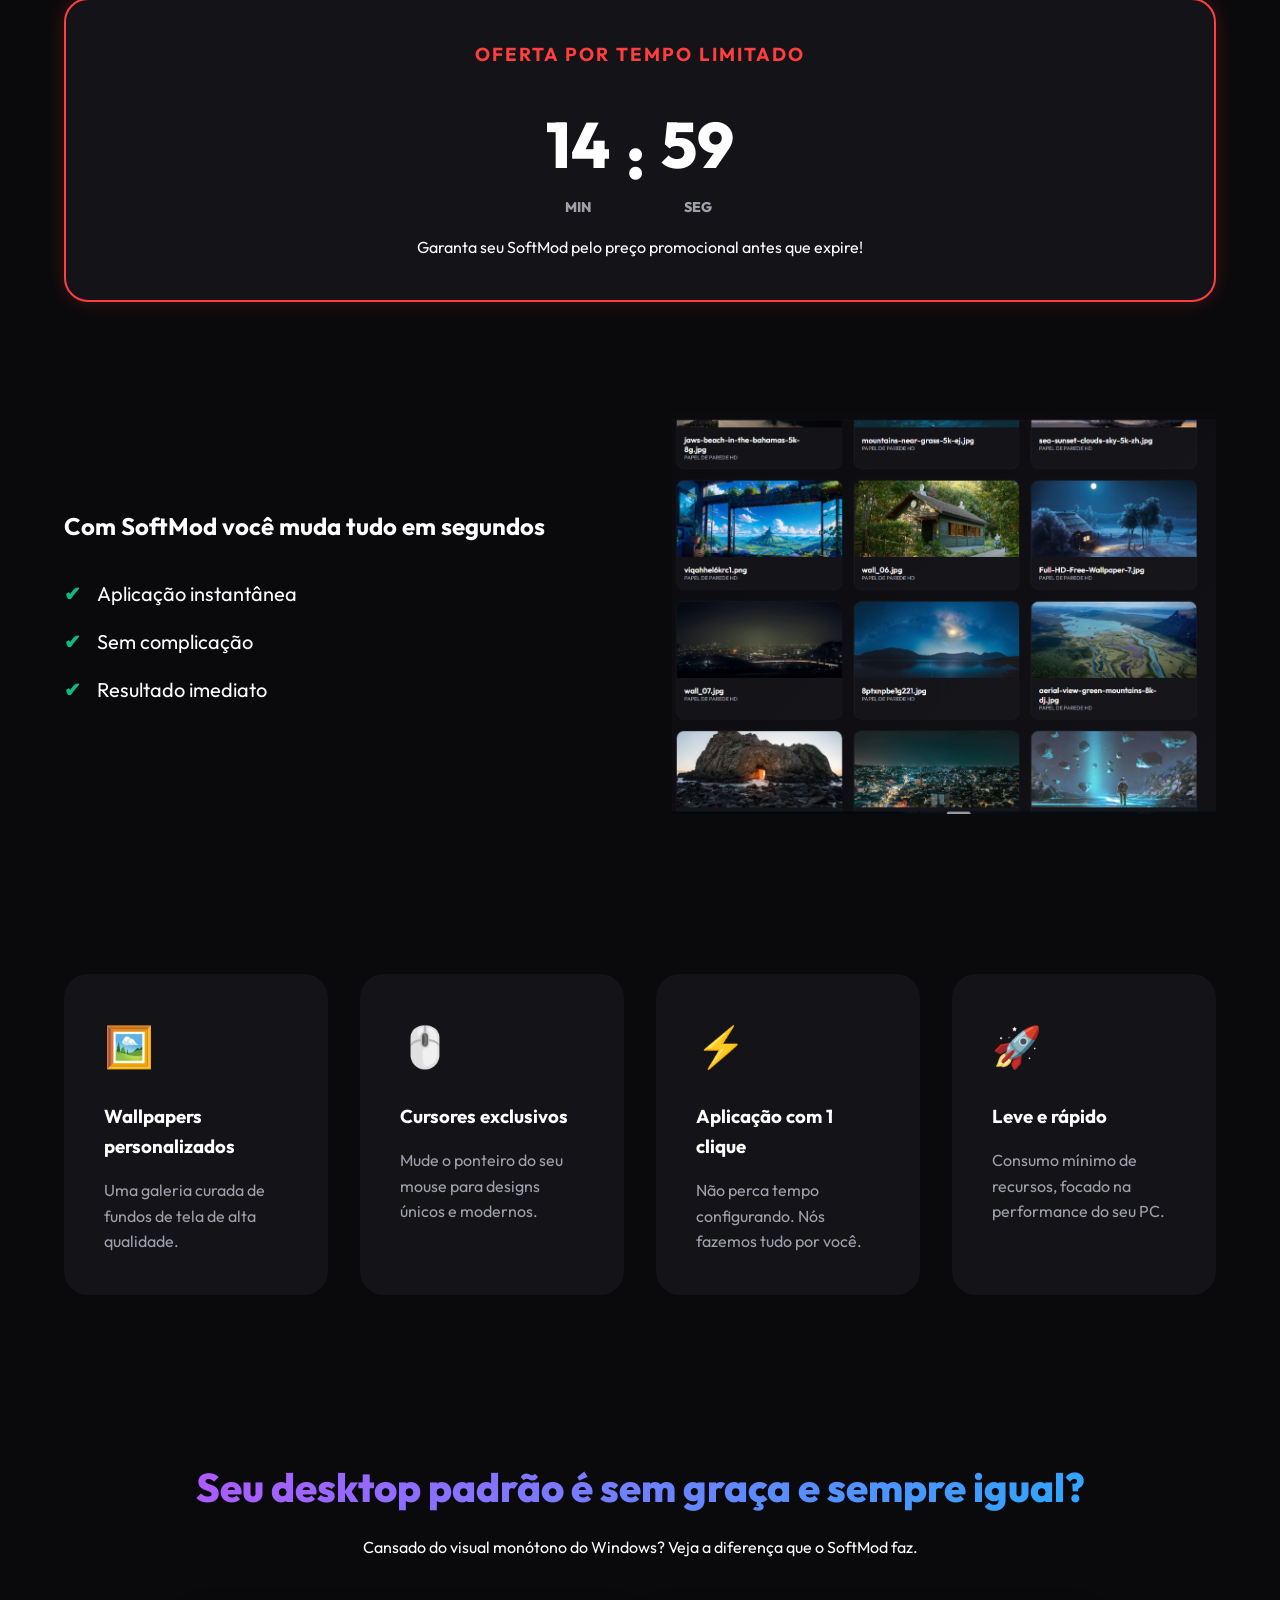
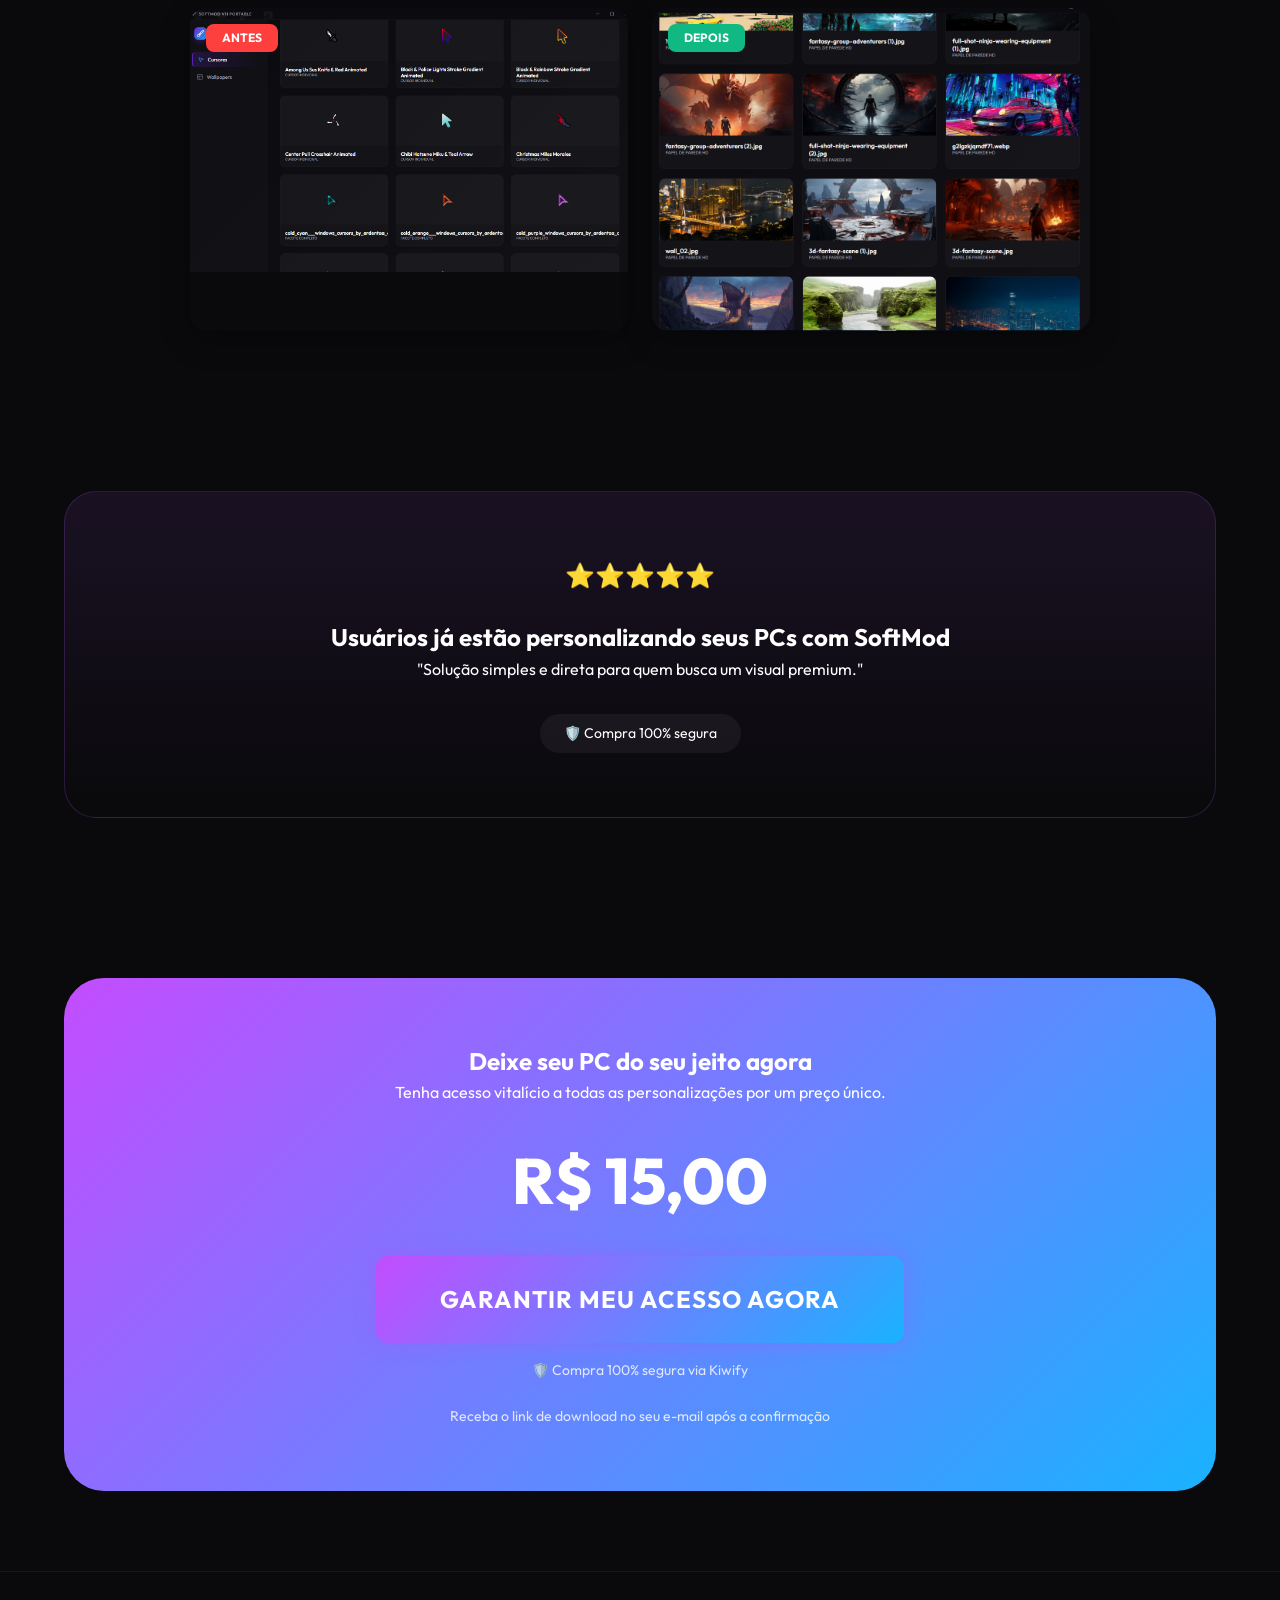
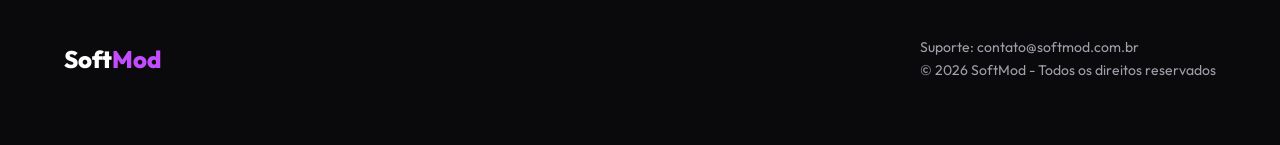
==== commit 2236b6c6: "Major redesign: centered hero, massive video showcase, and high-conversion CTA buttons" ====
--- a/index.html
+++ b/index.html
@@ -30,12 +30,13 @@
                     </div>
 
                     <div class="hero-actions">
-                        <a href="https://pay.kiwify.com.br/mXoS8fc" target="_blank" class="btn btn-primary pulse">Comprar agora</a>
+                        <a href="https://pay.kiwify.com.br/mXoS8fc" target="_blank" class="btn btn-primary btn-large pulse">Comprar agora</a>
+                        <span class="cta-subtext">⭐ Acesso Imediato • Pagamento Único • Vitalício</span>
                     </div>
                 </div>
                 
-                <div class="hero-video reveal" style="flex: 1; min-width: 300px;">
-                    <video autoplay muted loop playsinline poster="assets/img3.png" style="width: 100%; border-radius: 1rem; box-shadow: 0 20px 50px rgba(0,0,0,0.5);">
+                <div class="hero-video reveal">
+                    <video autoplay muted loop playsinline poster="assets/img3.png" style="width: 100%;">
                         <source src="assets/Video soft.mp4" type="video/mp4">
                         Seu navegador não suporta vídeos.
                     </video>
@@ -147,8 +148,9 @@
                     <h2>Deixe seu PC do seu jeito agora</h2>
                     <p>Tenha acesso vitalício a todas as personalizações por um preço único.</p>
                     <div class="final-price">R$ 15,00</div>
-                    <a href="https://pay.kiwify.com.br/mXoS8fc" target="_blank" class="btn btn-primary btn-large">Comprar por R$ 15,00</a>
-                    <p class="payment-methods">Pagamento via PIX ou Cartão</p>
+                    <a href="https://pay.kiwify.com.br/mXoS8fc" target="_blank" class="btn btn-primary btn-large">Garantir meu acesso agora</a>
+                    <span class="cta-subtext" style="color: rgba(255,255,255,0.8);">🛡️ Compra 100% segura via Kiwify</span>
+                    <p class="payment-methods">Receba o link de download no seu e-mail após a confirmação</p>
                 </div>
             </div>
         </section>
--- a/style.css
+++ b/style.css
@@ -98,9 +98,21 @@
 }
 
 .btn-large {
-    font-size: 1.25rem;
-    padding: 1.25rem 3rem;
-    width: 100%;
+    font-size: 1.5rem;
+    padding: 1.5rem 4rem;
+    width: auto;
+    min-width: 300px;
+    text-transform: uppercase;
+    letter-spacing: 1px;
+    border: none;
+}
+
+.cta-subtext {
+    display: block;
+    margin-top: 1rem;
+    font-size: 0.875rem;
+    color: var(--text-muted);
+    font-weight: 400;
 }
 
 /* Hero Section */
@@ -108,28 +120,34 @@
     min-height: 100vh;
     display: flex;
     align-items: center;
-    padding: 8rem 0 4rem;
+    padding: 10rem 0 6rem;
     position: relative;
     overflow: hidden;
+    text-align: center;
 }
 
 .hero .container {
     display: flex;
-    align-items: center;
-    gap: 4rem;
-    flex-wrap: wrap;
+    flex-direction: column;
+    align-items: center;
+    max-width: 1000px;
 }
 
 .hero-content {
-    flex: 1;
-    min-width: 300px;
+    max-width: 800px;
+    margin-bottom: 3rem;
     z-index: 2;
 }
 
 .hero-video {
-    flex: 1;
-    min-width: 300px;
+    width: 100%;
+    max-width: 900px;
+    margin-top: 3rem;
     z-index: 1;
+    border-radius: 2rem;
+    overflow: hidden;
+    box-shadow: 0 0 80px rgba(168, 85, 247, 0.3);
+    border: 1px solid rgba(255, 255, 255, 0.1);
 }
 
 .hero::before {
@@ -442,9 +460,13 @@
 
 /* Responsive */
 @media (max-width: 992px) {
+    .hero .container {
+        flex-direction: column-reverse;
+        text-align: center;
+        gap: 3rem;
+    }
+    
     .hero {
-        flex-direction: column;
-        text-align: center;
         padding-top: 6rem;
     }
     
@@ -452,7 +474,7 @@
     
     .hero p { margin: 0 auto 2.5rem; }
     
-    .hero-mockup { margin-top: 3rem; }
+    .hero-video { margin-bottom: 2rem; width: 100%; }
     
     .solution-grid {
         grid-template-columns: 1fr;
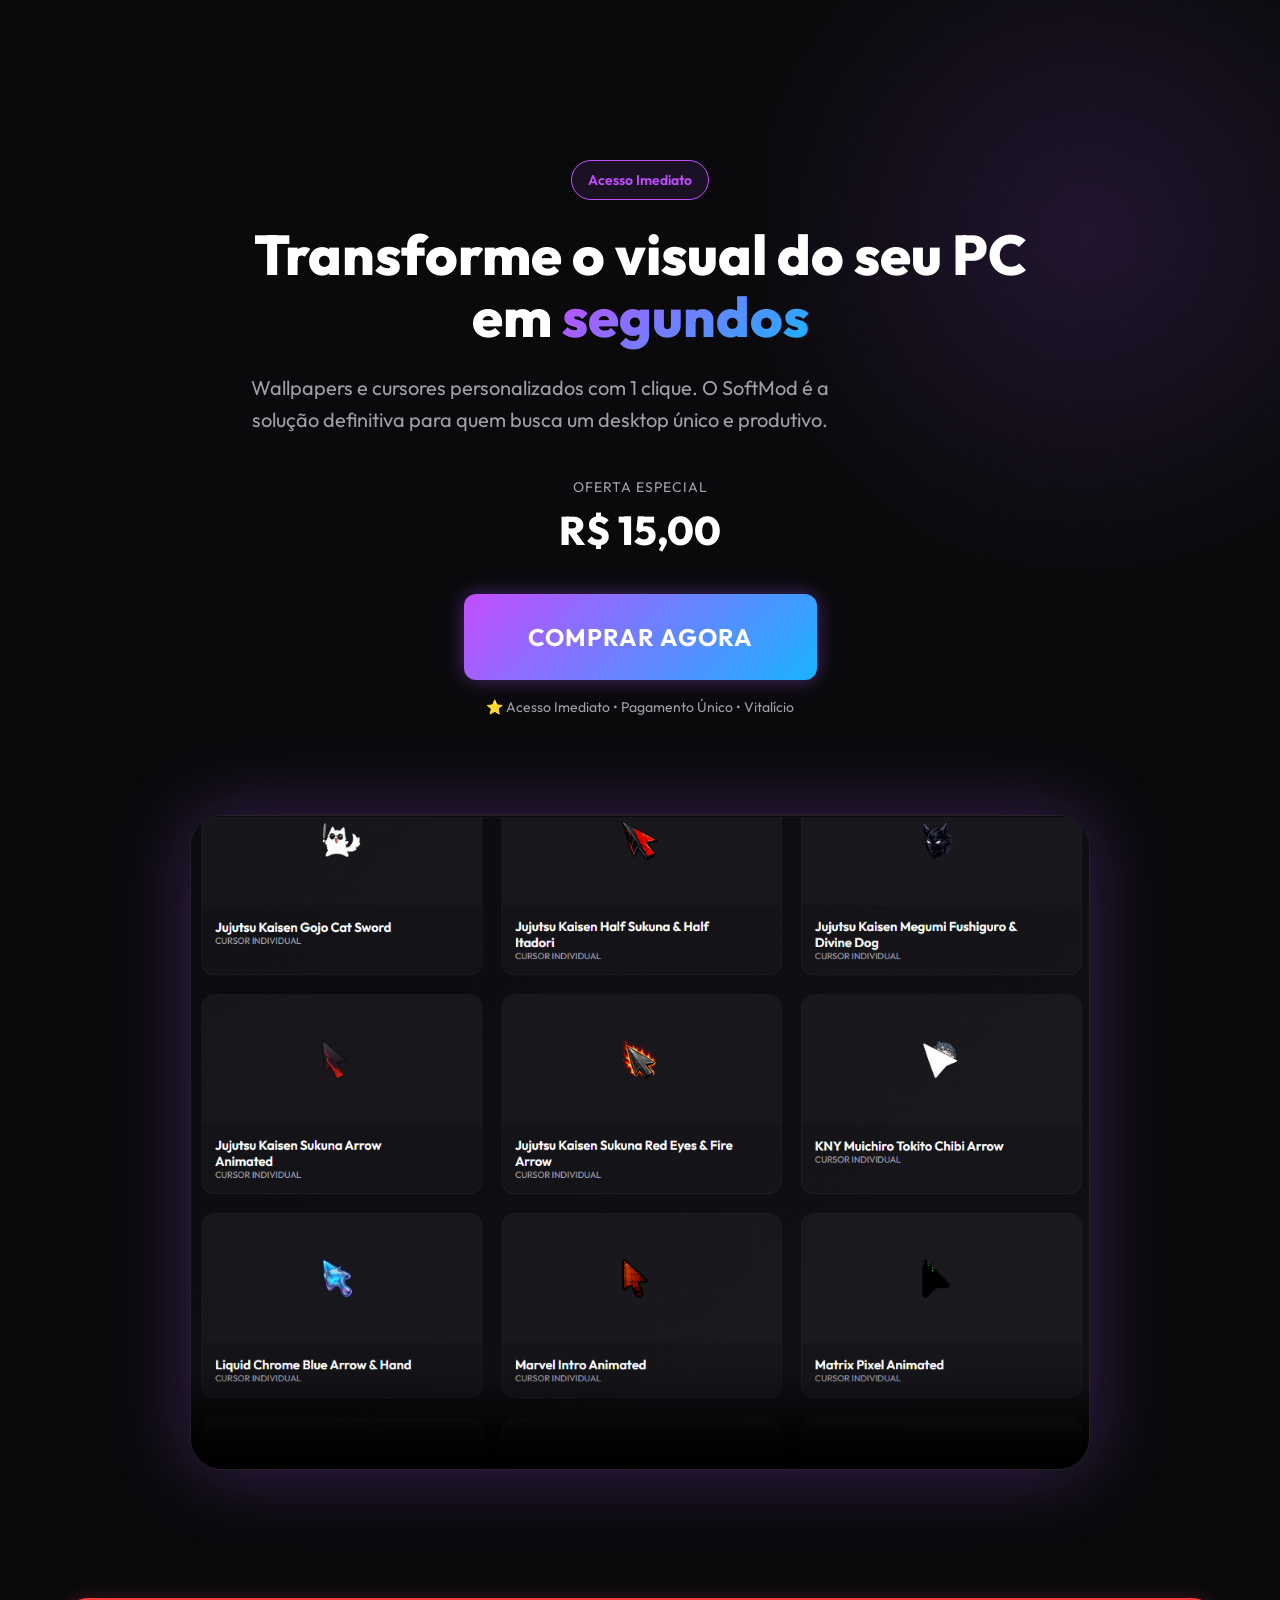
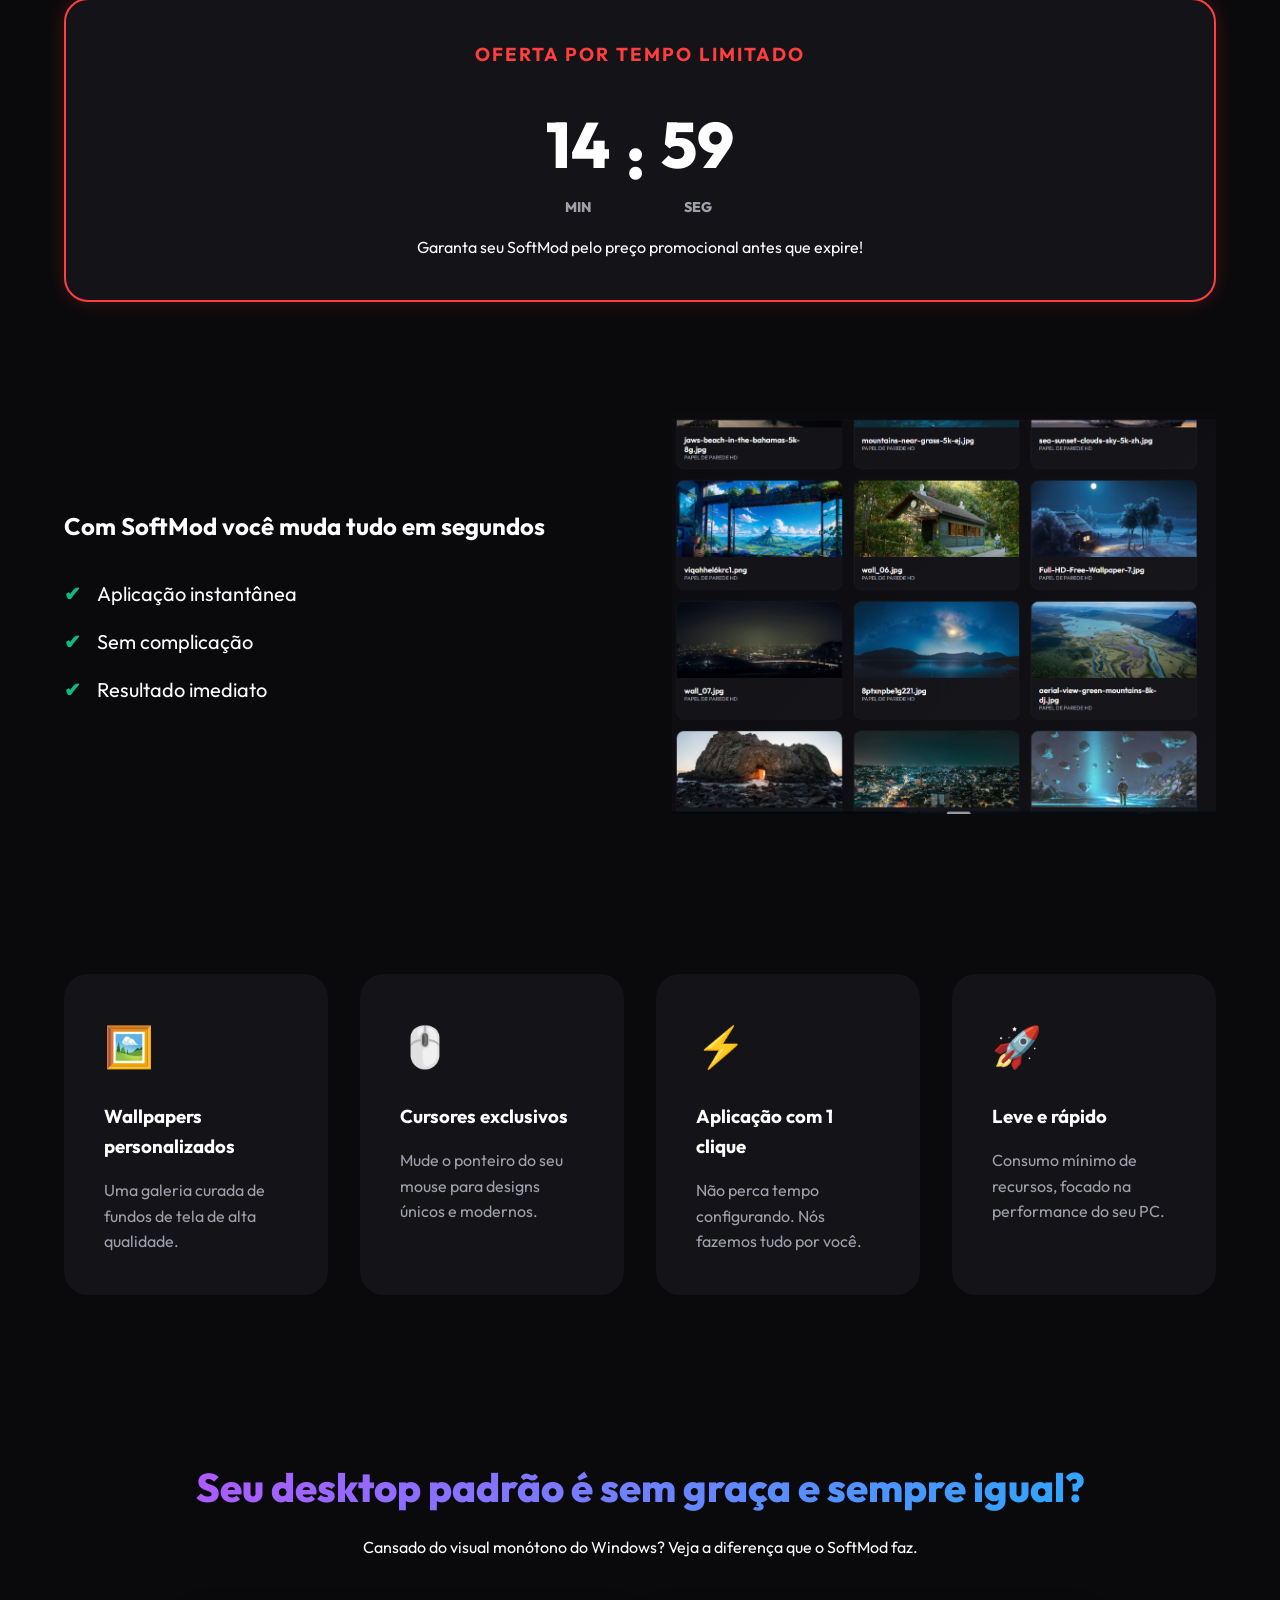
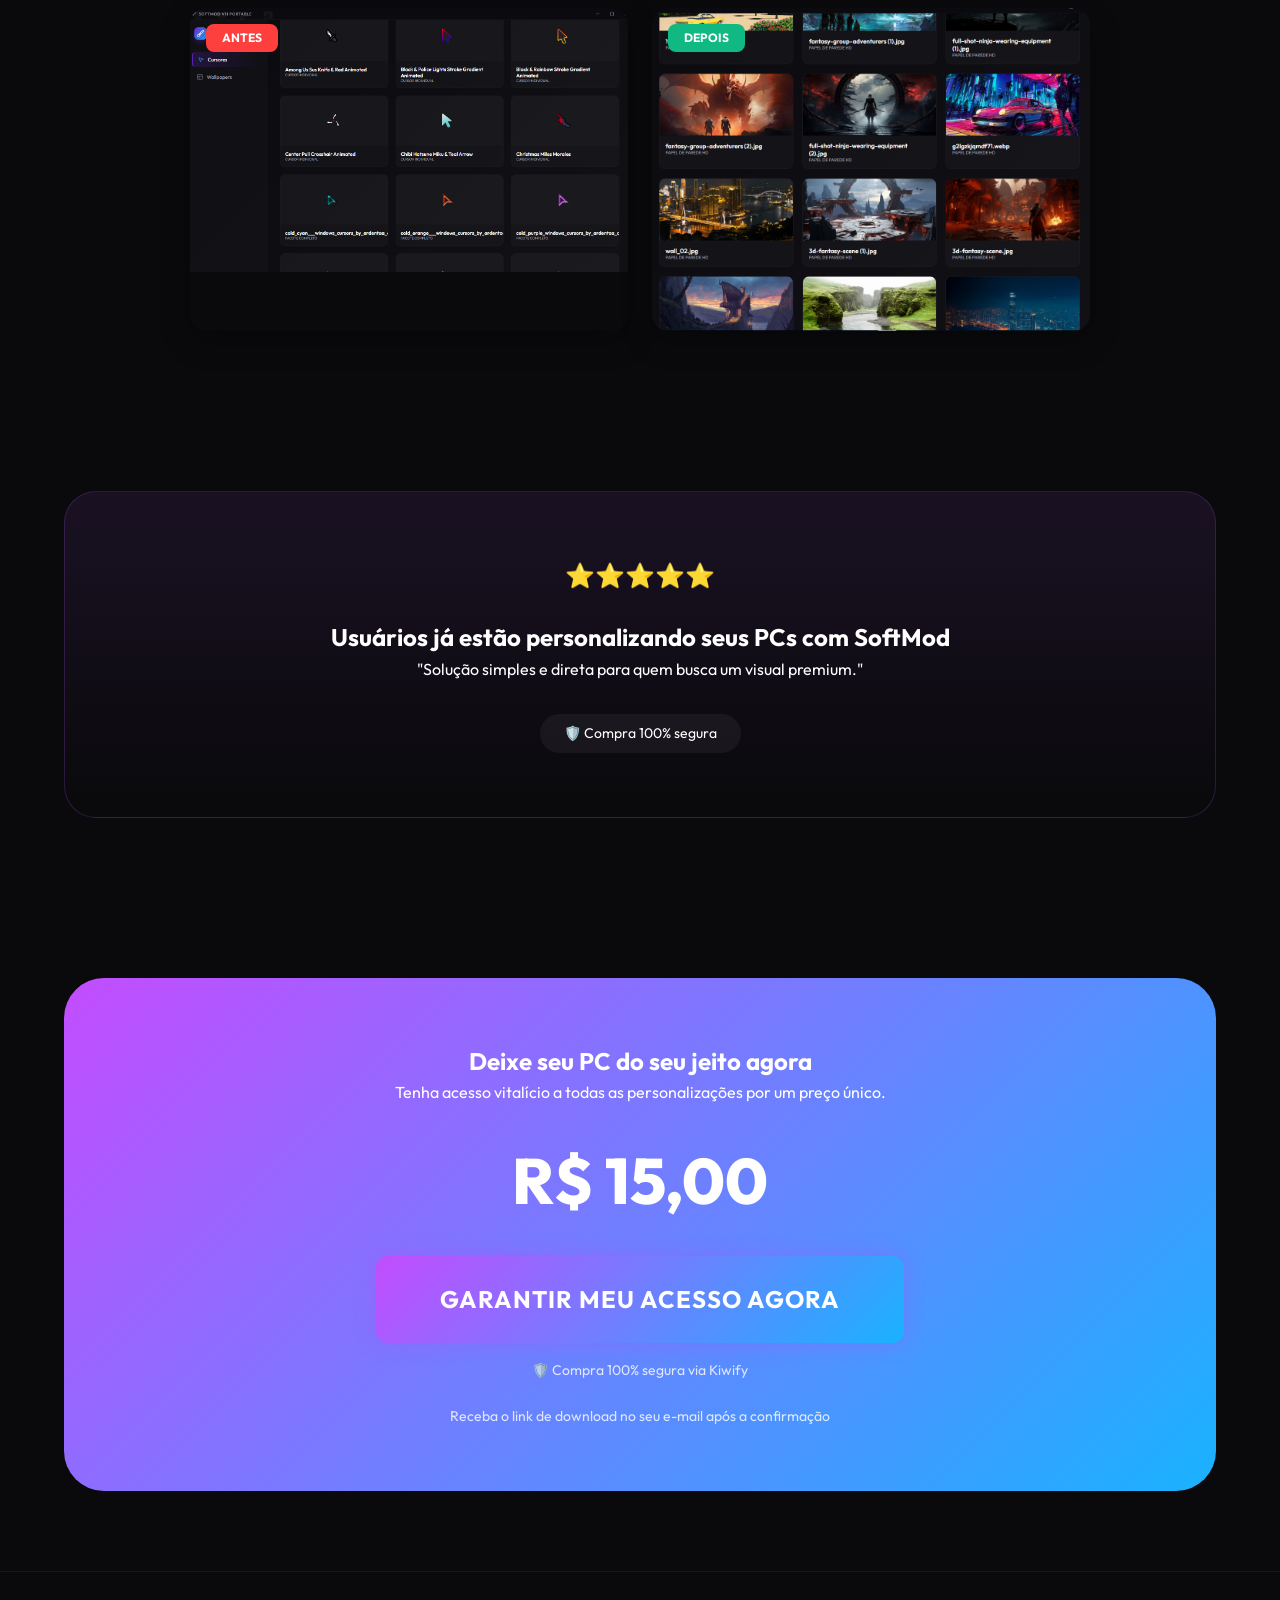
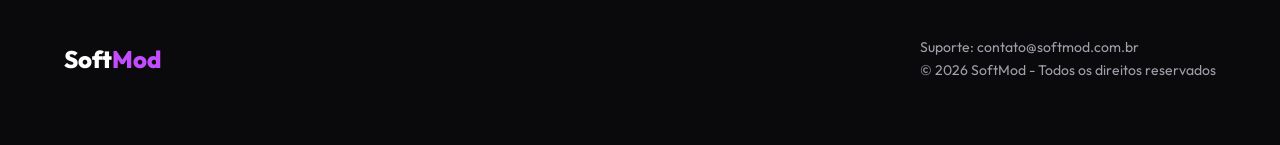
==== commit 7120fd12: "Add video controls to allow sound playback" ====
--- a/index.html
+++ b/index.html
@@ -36,7 +36,7 @@
                 </div>
                 
                 <div class="hero-video reveal">
-                    <video autoplay muted loop playsinline poster="assets/img3.png" style="width: 100%;">
+                    <video autoplay muted loop playsinline controls poster="assets/img3.png" style="width: 100%;">
                         <source src="assets/Video soft.mp4" type="video/mp4">
                         Seu navegador não suporta vídeos.
                     </video>
